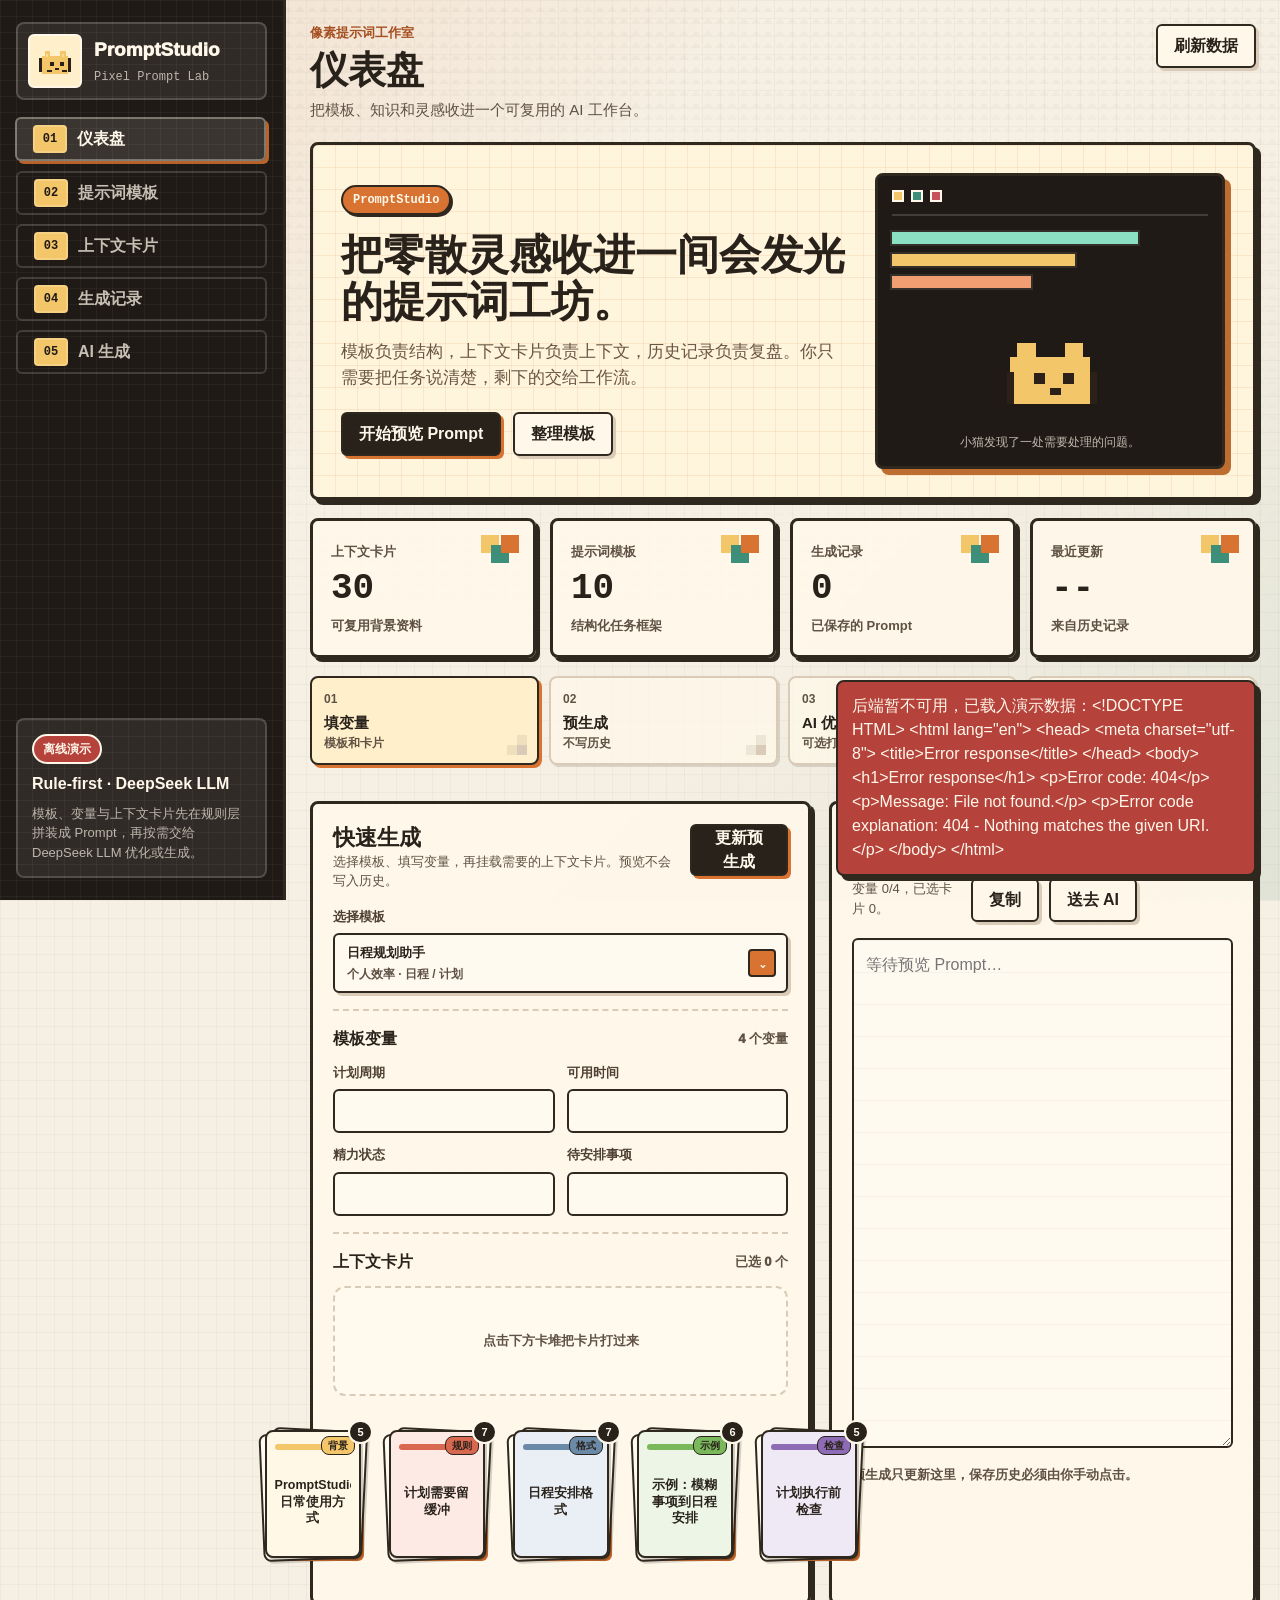
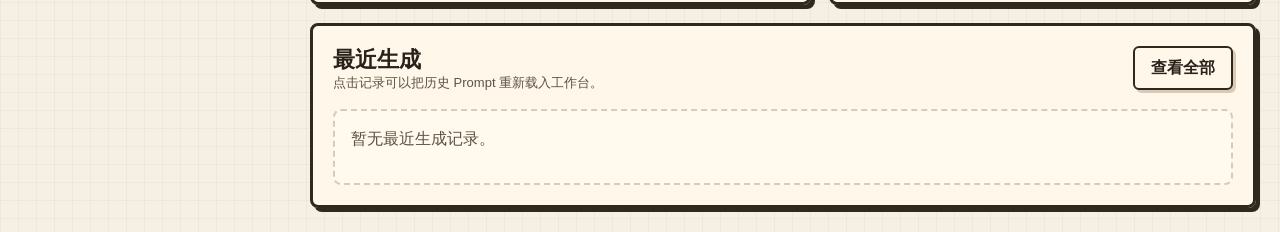
==== frontend/index.html @ 9b44f033 "feat(poker): 上下文卡片渲染为 5 堆静态扑克牌 把 #contextCardChoices 从勾选式列表改造为按类型分 5 堆的扑克牌骨架。本次只实现静态渲染（默认收堆，无展开交互），扇" ====
<!DOCTYPE html>
<html lang="zh-CN">
<head>
  <meta charset="UTF-8">
  <meta name="viewport" content="width=device-width, initial-scale=1.0">
  <title>PromptStudio | 像素提示词工作室</title>
  <link rel="stylesheet" href="./style.css?v=workflow-note-refine">
</head>
<body>
  <div class="pixel-grid" aria-hidden="true"></div>
  <button id="mobileMenuButton" class="mobile-menu-button" type="button" aria-label="打开导航">菜单</button>
  <div id="scrim" class="scrim" aria-hidden="true"></div>

  <div class="app-shell">
    <aside class="sidebar" aria-label="主导航">
      <div class="brand">
        <svg class="pixel-cat" viewBox="0 0 64 64" role="img" aria-label="PromptStudio 像素小猫标识" shape-rendering="crispEdges">
          <rect x="12" y="24" width="40" height="28" fill="#f4c66a"></rect>
          <rect x="16" y="16" width="8" height="8" fill="#f4c66a"></rect>
          <rect x="40" y="16" width="8" height="8" fill="#f4c66a"></rect>
          <rect x="24" y="34" width="6" height="6" fill="#2c2118"></rect>
          <rect x="40" y="34" width="6" height="6" fill="#2c2118"></rect>
          <rect x="32" y="42" width="6" height="4" fill="#2c2118"></rect>
          <rect x="20" y="46" width="8" height="2" fill="#2c2118"></rect>
          <rect x="42" y="46" width="8" height="2" fill="#2c2118"></rect>
          <rect x="8" y="28" width="4" height="20" fill="#2c2118"></rect>
          <rect x="52" y="28" width="4" height="20" fill="#2c2118"></rect>
          <rect x="18" y="22" width="4" height="4" fill="#ffd98d"></rect>
          <rect x="42" y="22" width="4" height="4" fill="#ffd98d"></rect>
        </svg>
        <div>
          <strong>PromptStudio</strong>
          <span>Pixel Prompt Lab</span>
        </div>
      </div>

      <nav class="side-nav">
        <button class="nav-item active" type="button" data-view="dashboard">
          <span>01</span>仪表盘
        </button>
        <button class="nav-item" type="button" data-view="templates">
          <span>02</span>提示词模板
        </button>
        <button class="nav-item" type="button" data-view="contextCards">
          <span>03</span>上下文卡片
        </button>
        <button class="nav-item" type="button" data-view="history">
          <span>04</span>生成记录
        </button>
        <button class="nav-item" type="button" data-view="ai">
          <span>05</span>AI 生成
        </button>
      </nav>

      <div class="sidebar-note">
        <span class="status-chip" id="apiStatus">连接中</span>
        <strong>Rule-first · DeepSeek LLM</strong>
        <p>模板、变量与上下文卡片先在规则层拼装成 Prompt，再按需交给 DeepSeek LLM 优化或生成。</p>
      </div>
    </aside>

    <div class="main-shell">
      <header class="topbar">
        <div class="title-block">
          <p class="eyebrow">像素提示词工作室</p>
          <h1 id="pageTitle">仪表盘</h1>
          <p id="pageSubtitle">把模板、知识和灵感收进一个可复用的 AI 工作台。</p>
        </div>

        <div class="topbar-tools">
          <button id="refreshButton" class="secondary-button" type="button">刷新数据</button>
        </div>
      </header>

      <main class="content">
        <section class="view-section active" id="dashboardView">
          <div class="hero-band">
            <div class="hero-copy">
              <span class="pixel-pill">PromptStudio</span>
              <h2>把零散灵感收进一间会发光的提示词工坊。</h2>
              <p>模板负责结构，上下文卡片负责上下文，历史记录负责复盘。你只需要把任务说清楚，剩下的交给工作流。</p>
              <div class="hero-actions">
                <button type="button" data-focus-builder>开始预览 Prompt</button>
                <button class="secondary-button" type="button" data-jump-view="templates">整理模板</button>
              </div>
            </div>
            <div class="hero-console" aria-hidden="true">
              <div class="console-top">
                <span></span><span></span><span></span>
              </div>
              <div class="console-lines">
                <span class="line wide"></span>
                <span class="line mid"></span>
                <span class="line short"></span>
              </div>
              <svg class="console-cat" viewBox="0 0 64 64" shape-rendering="crispEdges">
                <rect x="10" y="26" width="44" height="26" fill="#f4c66a"></rect>
                <rect x="14" y="18" width="10" height="10" fill="#f4c66a"></rect>
                <rect x="40" y="18" width="10" height="10" fill="#f4c66a"></rect>
                <rect x="23" y="35" width="6" height="6" fill="#2c2118"></rect>
                <rect x="39" y="35" width="6" height="6" fill="#2c2118"></rect>
                <rect x="32" y="43" width="6" height="4" fill="#2c2118"></rect>
                <rect x="8" y="34" width="4" height="18" fill="#2c2118"></rect>
                <rect x="54" y="34" width="4" height="18" fill="#2c2118"></rect>
              </svg>
              <p id="catStatusText" class="cat-status-text">小猫正在整理工作台。</p>
            </div>
          </div>

          <section class="stats-grid" aria-label="数据概览">
            <article class="stat-card">
              <span>上下文卡片</span>
              <strong id="contextCardCount">0</strong>
              <small>可复用背景资料</small>
            </article>
            <article class="stat-card">
              <span>提示词模板</span>
              <strong id="templateCount">0</strong>
              <small>结构化任务框架</small>
            </article>
            <article class="stat-card">
              <span>生成记录</span>
              <strong id="historyCount">0</strong>
              <small>已保存的 Prompt</small>
            </article>
            <article class="stat-card">
              <span>最近更新</span>
              <strong id="latestUpdate">--</strong>
              <small>来自历史记录</small>
            </article>
          </section>

          <section class="workflow-strip" aria-label="Prompt 工作流">
            <div class="workflow-step is-active" data-workflow-step="compose">
              <span>01</span>
              <strong>填变量</strong>
              <small>模板和卡片</small>
            </div>
            <div class="workflow-step" data-workflow-step="preview">
              <span>02</span>
              <strong>预生成</strong>
              <small>不写历史</small>
            </div>
            <div class="workflow-step" data-workflow-step="optimize">
              <span>03</span>
              <strong>AI 优化</strong>
              <small>可选打磨</small>
            </div>
            <div class="workflow-step" data-workflow-step="save">
              <span>04</span>
              <strong>保存/发送</strong>
              <small>手动确认</small>
            </div>
          </section>

          <section class="dashboard-grid" id="builderArea">
            <article class="panel builder-panel">
              <div class="panel-head">
                <div>
                  <h2>快速生成</h2>
                  <p>选择模板、填写变量，再挂载需要的上下文卡片。预览不会写入历史。</p>
                </div>
                <div class="button-row">
                  <button id="previewPromptButton" type="button">更新预生成</button>
                </div>
              </div>

              <div class="quick-form template-select-row">
                <label>
                  选择模板
                  <select id="quickTemplateSelect" name="template_id" autocomplete="off"></select>
                </label>
              </div>

              <div class="builder-section">
                <div class="section-title">
                  <span>模板变量</span>
                  <small id="variableCount">按模板占位符填写</small>
                </div>
                <div id="variableFields" class="variable-grid"></div>
              </div>

              <div class="builder-section">
                <div class="section-title">
                  <span>上下文卡片</span>
                  <small id="selectedContextCardCount">已选 0 个</small>
                </div>
                <div id="contextCardChoices" class="poker-zone">
                  <div class="poker-table" data-poker-table aria-label="已挂载卡片"></div>
                  <div class="poker-hand" data-poker-hand role="group" aria-label="知识卡片牌堆"></div>
                </div>
              </div>

            </article>

            <article class="panel result-panel">
              <div class="panel-head">
                <div>
                  <h2>预生成 Prompt</h2>
                  <p id="promptHint">预览结果会显示在这里。</p>
                </div>
                <div class="button-row result-actions">
                  <button id="savePromptButton" type="button">保存历史</button>
                  <button id="optimizePromptButton" class="secondary-button" type="button">AI 优化</button>
                  <button id="copyPromptButton" class="secondary-button" type="button">复制</button>
                  <button id="pushToAiButton" class="secondary-button" type="button">送去 AI</button>
                </div>
              </div>
              <textarea id="finalPrompt" name="final_prompt_preview" readonly aria-label="预生成 Prompt" placeholder="等待预览 Prompt…"></textarea>
              <div class="prompt-action-note">预生成只更新这里，保存历史必须由你手动点击。</div>
              <div id="optimizeBox" class="optimize-box is-hidden">
                <div class="section-title">
                  <span>优化稿</span>
                  <small id="optimizeHint">由 LLM 优化，不会自动覆盖原 Prompt。</small>
                </div>
                <textarea id="optimizedPrompt" name="optimized_prompt" readonly aria-label="优化稿" placeholder="优化后的 Prompt 会显示在这里…"></textarea>
                <div class="button-row">
                  <button id="applyOptimizedButton" type="button">采用优化稿</button>
                  <button id="copyOptimizedButton" class="secondary-button" type="button">复制优化稿</button>
                </div>
              </div>
            </article>
          </section>

          <section class="panel">
            <div class="panel-head">
              <div>
                <h2>最近生成</h2>
                <p>点击记录可以把历史 Prompt 重新载入工作台。</p>
              </div>
              <button class="secondary-button" type="button" data-jump-view="history">查看全部</button>
            </div>
            <div id="recentHistoryList" class="record-list"></div>
          </section>
        </section>

        <section class="view-section" id="templatesView">
          <div class="section-intro">
            <span class="pixel-pill">Templates</span>
            <h2>提示词模板库</h2>
            <p>把高频任务拆成可填空的结构。变量写作 <code>{原始材料}</code>、<code>{语气}</code> 这样的格式。</p>
          </div>

          <div class="section-layout">
            <article class="panel editor-panel">
              <div class="panel-head">
                <div>
                  <h2 id="templateFormTitle">新增模板</h2>
                  <p>写清任务边界、输出格式和变量占位符。</p>
                </div>
              </div>
              <form id="templateForm" class="form-stack">
                <label>标题<input id="templateTitle" name="template_title" type="text" autocomplete="off" placeholder="例如：学习笔记整理" required></label>
                <div class="field-row">
                  <label>分类<input id="templateCategory" name="template_category" type="text" autocomplete="off" placeholder="学习 / 工作 / 写作"></label>
                  <label>标签<input id="templateTags" name="template_tags" type="text" autocomplete="off" placeholder="学习, 总结, 写作"></label>
                </div>
                <label>说明<input id="templateDescription" name="template_description" type="text" autocomplete="off" placeholder="这个模板适合什么场景"></label>
                <label>模板内容<textarea id="templateContent" name="template_content" rows="10" autocomplete="off" placeholder="请用{语气}的方式整理：{原始材料}" required></textarea></label>
                <div class="form-actions">
                  <button id="saveTemplateButton" type="submit">保存模板</button>
                  <button id="cancelTemplateEditButton" class="secondary-button is-hidden" type="button">取消编辑</button>
                </div>
              </form>
            </article>

            <article class="panel library-panel">
              <div class="panel-head">
                <div>
                  <h2>模板清单</h2>
                  <p>选中模板后会同步到快速生成区。</p>
                </div>
                <span id="templateListCount" class="panel-count">0 个模板</span>
              </div>
              <div id="templateList" class="resource-list"></div>
            </article>
          </div>
        </section>

        <section class="view-section" id="contextCardsView">
          <div class="section-intro">
            <span class="pixel-pill">Context</span>
            <h2>上下文卡片库</h2>
            <p>沉淀角色设定、写作规范、项目背景和引用素材，让 Prompt 不再每次从零开始。</p>
          </div>

          <div class="section-layout">
            <article class="panel editor-panel">
              <div class="panel-head">
                <div>
                  <h2 id="contextCardFormTitle">新增上下文卡片</h2>
                  <p>适合保存长期复用的上下文和约束。</p>
                </div>
              </div>
              <form id="contextCardForm" class="form-stack">
                <label>标题<input id="contextCardTitle" name="contextCard_title" type="text" autocomplete="off" placeholder="例如：周报写作规范" required></label>
                <div class="field-row">
                  <label>类型<select id="contextCardType" name="context_card_type" autocomplete="off">
                    <option value="background">背景资料</option>
                    <option value="rule">写作规则</option>
                    <option value="format">输出格式</option>
                    <option value="example">参考示例</option>
                    <option value="checklist">检查清单</option>
                  </select></label>
                  <label>标签<input id="contextCardTags" name="contextCard_tags" type="text" autocomplete="off" placeholder="周报, 总结, 工作"></label>
                </div>
                <label>内容<textarea id="contextCardContent" name="contextCard_content" rows="10" autocomplete="off" placeholder="请输入上下文卡片内容" required></textarea></label>
                <div class="form-actions">
                  <button id="saveContextCardButton" type="submit">保存卡片</button>
                  <button id="cancelContextCardEditButton" class="secondary-button is-hidden" type="button">取消编辑</button>
                </div>
              </form>
            </article>

            <article class="panel library-panel">
              <div class="panel-head">
                <div>
                  <h2>卡片清单</h2>
                  <p>在仪表盘中勾选后会拼接进预生成 Prompt。</p>
                </div>
                <span id="contextCardListCount" class="panel-count">0 个卡片</span>
              </div>
              <div id="contextCardList" class="resource-list"></div>
            </article>
          </div>
        </section>

        <section class="view-section" id="historyView">
          <div class="section-intro">
            <span class="pixel-pill">History</span>
            <h2>生成记录</h2>
            <p>复用、复制或删除历史 Prompt，让每次试验都能被回收。</p>
          </div>

          <article class="panel">
            <div class="panel-head">
              <div>
                <h2>历史列表</h2>
                <p>最近 50 条生成记录会显示在这里。</p>
              </div>
              <button id="reloadHistoryButton" class="secondary-button" type="button">刷新历史</button>
            </div>
            <div id="historyList" class="record-list"></div>
          </article>
        </section>

        <section class="view-section" id="aiView">
          <div class="section-intro">
            <span class="pixel-pill">DeepSeek</span>
            <h2>AI 生成控制台</h2>
            <p>把预生成 Prompt 交给后端，API Key 只从服务器环境变量读取。</p>
          </div>

          <div class="ai-grid">
            <article class="panel ai-control-panel">
              <div class="panel-head">
                <div>
                  <h2>输入与参数</h2>
                  <p>支持流式输出，适合直接观察模型回答过程。</p>
                </div>
                <button id="askLlmButton" type="button">流式生成</button>
              </div>

              <div class="api-key-note">
                后端读取 <code>DEEPSEEK_API_KEY</code>，前端不会接触密钥。
              </div>

              <div class="quick-form">
                <label>
                  模型
                  <select id="llmModel" name="llm_model" autocomplete="off">
                    <option value="deepseek-v4-flash" selected>deepseek-v4-flash</option>
                    <option value="deepseek-v4-pro">deepseek-v4-pro</option>
                  </select>
                </label>
                <label>
                  temperature <output id="temperatureValue">0.7</output>
                  <input id="llmTemperature" name="llm_temperature" type="range" min="0" max="2" step="0.1" value="0.7">
                </label>
              </div>

              <label>
                当前预生成 Prompt
                <textarea id="aiPromptInput" name="ai_prompt_input" rows="14" autocomplete="off" placeholder="可从快速生成区同步，也可以手动粘贴 Prompt"></textarea>
              </label>
            </article>

            <article class="panel ai-output-panel">
              <div class="panel-head">
                <div>
                  <h2>模型回答</h2>
                  <p id="llmHint">等待调用模型。</p>
                </div>
                <div class="button-row">
                  <button id="copyAnswerButton" class="secondary-button" type="button">复制回答</button>
                  <button id="saveAnswerContextCardButton" class="secondary-button" type="button">存为卡片</button>
                </div>
              </div>
              <div class="terminal-status">
                <span id="terminalState">IDLE</span>
                <i><b id="terminalProgress"></b></i>
                <small id="answerStats">0 字符</small>
              </div>
              <textarea id="llmAnswer" name="llm_answer" readonly aria-label="模型回答" placeholder="流式回答会逐字显示在这里…"></textarea>
            </article>
          </div>
        </section>
      </main>
    </div>
  </div>

  <div id="toast" class="toast" role="status" aria-live="polite">准备就绪</div>
  <script src="./script.js?v=workflow-note-refine"></script>
</body>
</html>
---- frontend/style.css ----
:root {
  --paper: #f6efe3;
  --paper-strong: #fff8ea;
  --paper-soft: #fbf4e8;
  --ink: #29221b;
  --ink-soft: #5f5144;
  --line: #2f281f;
  --line-soft: #d9cbb7;
  --accent: #d97331;
  --accent-dark: #a64f20;
  --mint: #3e8f7a;
  --aqua: #2c9ab7;
  --rose: #c7505c;
  --violet: #7b6dbb;
  --warning: #f4c66a;
  --success: #3e8f7a;
  --danger: #b6423c;
  --shadow-pixel: 5px 5px 0 var(--line);
  --shadow-soft: 0 16px 40px rgba(41, 34, 27, 0.12);
  --radius: 8px;
}

* {
  box-sizing: border-box;
}

html {
  scroll-behavior: smooth;
}

body {
  margin: 0;
  min-height: 100vh;
  color: var(--ink);
  background:
    linear-gradient(90deg, rgba(47, 40, 31, 0.035) 1px, transparent 1px),
    linear-gradient(rgba(47, 40, 31, 0.035) 1px, transparent 1px),
    var(--paper);
  background-size: 18px 18px;
  font-family: "Microsoft YaHei", "PingFang SC", "Noto Sans CJK SC", sans-serif;
  line-height: 1.5;
}

body.sidebar-open {
  overflow: hidden;
}

body::before {
  position: fixed;
  inset: 0;
  z-index: -2;
  pointer-events: none;
  content: "";
  background:
    linear-gradient(135deg, rgba(217, 115, 49, 0.12), transparent 36%),
    linear-gradient(315deg, rgba(62, 143, 122, 0.12), transparent 34%);
}

button,
input,
select,
textarea {
  font: inherit;
}

button {
  min-height: 44px;
  padding: 0 16px;
  color: var(--paper-strong);
  background: var(--ink);
  border: 2px solid var(--line);
  border-radius: 6px;
  box-shadow: 3px 3px 0 var(--accent);
  font-weight: 800;
  cursor: pointer;
  touch-action: manipulation;
  transition: transform 0.14s ease, box-shadow 0.14s ease, background 0.14s ease;
}

button:hover {
  background: #3a2f25;
  transform: translate(-1px, -1px);
  box-shadow: 4px 4px 0 var(--accent);
}

button:active {
  transform: translate(2px, 2px);
  box-shadow: 1px 1px 0 var(--accent);
}

button:disabled {
  cursor: not-allowed;
  opacity: 0.55;
  transform: none;
  box-shadow: 2px 2px 0 var(--line-soft);
}

button:focus-visible,
input:focus-visible,
select:focus-visible,
textarea:focus-visible {
  outline: 3px solid var(--aqua);
  outline-offset: 3px;
}

.secondary-button {
  color: var(--ink);
  background: var(--paper-strong);
  box-shadow: 3px 3px 0 var(--line-soft);
}

.secondary-button:hover {
  color: var(--ink);
  background: #ffffff;
  box-shadow: 4px 4px 0 var(--line-soft);
}

.is-hidden {
  display: none !important;
}

h1,
h2,
h3,
p {
  margin: 0;
}

h1 {
  font-size: 38px;
  line-height: 1.1;
  font-weight: 950;
}

h2 {
  font-size: 22px;
  line-height: 1.25;
  font-weight: 950;
}

p {
  color: var(--ink-soft);
}

code {
  padding: 2px 7px;
  color: #4b2b12;
  background: #ffe7ba;
  border: 1px solid #e6bf7a;
  border-radius: 5px;
  font-family: "Cascadia Code", Consolas, monospace;
  font-size: 0.92em;
}

.pixel-grid {
  position: fixed;
  inset: 0;
  z-index: -1;
  pointer-events: none;
  opacity: 0.55;
  background-image:
    linear-gradient(45deg, rgba(41, 34, 27, 0.06) 25%, transparent 25%),
    linear-gradient(-45deg, rgba(41, 34, 27, 0.06) 25%, transparent 25%);
  background-size: 12px 12px;
  mask-image: linear-gradient(180deg, #000 0, transparent 75%);
}

.app-shell {
  display: grid;
  grid-template-columns: 286px minmax(0, 1fr);
  min-height: 100vh;
}

.sidebar {
  position: sticky;
  top: 0;
  display: flex;
  flex-direction: column;
  height: 100vh;
  min-height: 620px;
  padding: 22px 16px;
  color: var(--paper-strong);
  background:
    linear-gradient(rgba(255, 255, 255, 0.04) 1px, transparent 1px),
    linear-gradient(90deg, rgba(255, 255, 255, 0.04) 1px, transparent 1px),
    #1f1a16;
  background-size: 16px 16px;
  border-right: 3px solid var(--line);
}

.brand {
  display: flex;
  align-items: center;
  gap: 12px;
  min-height: 74px;
  padding: 10px;
  margin-bottom: 18px;
  background: rgba(255, 248, 234, 0.08);
  border: 2px solid rgba(255, 248, 234, 0.18);
  border-radius: var(--radius);
}

.pixel-cat {
  flex: 0 0 auto;
  width: 54px;
  height: 54px;
  padding: 4px;
  background: #fff0cb;
  border: 2px solid var(--paper-strong);
  border-radius: 6px;
  image-rendering: pixelated;
}

.brand strong,
.brand span {
  display: block;
}

.brand strong {
  color: #fff8ea;
  font-size: 19px;
  font-weight: 950;
}

.brand span {
  margin-top: 3px;
  color: rgba(255, 248, 234, 0.68);
  font-size: 12px;
  font-family: "Cascadia Code", Consolas, monospace;
}

.side-nav {
  display: grid;
  gap: 9px;
}

.nav-item {
  display: flex;
  align-items: center;
  justify-content: flex-start;
  gap: 10px;
  width: 100%;
  color: rgba(255, 248, 234, 0.74);
  background: transparent;
  border-color: rgba(255, 248, 234, 0.16);
  box-shadow: none;
  text-align: left;
}

.nav-item span {
  display: grid;
  width: 34px;
  height: 28px;
  place-items: center;
  color: #1f1a16;
  background: var(--warning);
  border: 2px solid rgba(255, 248, 234, 0.2);
  border-radius: 4px;
  font-family: "Cascadia Code", Consolas, monospace;
  font-size: 12px;
  font-weight: 900;
}

.nav-item:hover,
.nav-item.active {
  color: #fff8ea;
  background: rgba(255, 248, 234, 0.12);
  border-color: rgba(255, 248, 234, 0.34);
  transform: translate(-1px, -1px);
  box-shadow: 3px 3px 0 rgba(217, 115, 49, 0.82);
}

.sidebar-note {
  display: grid;
  gap: 8px;
  margin-top: auto;
  padding: 14px;
  background: rgba(255, 248, 234, 0.08);
  border: 2px solid rgba(255, 248, 234, 0.16);
  border-radius: var(--radius);
}

.sidebar-note strong {
  color: #fff8ea;
}

.sidebar-note p {
  color: rgba(255, 248, 234, 0.68);
  font-size: 13px;
}

.status-chip {
  justify-self: start;
  min-height: 28px;
  padding: 4px 9px;
  color: var(--ink);
  background: var(--warning);
  border: 2px solid var(--paper-strong);
  border-radius: 999px;
  font-size: 12px;
  font-weight: 900;
}

.status-chip.ok {
  background: #9fdfc5;
}

.status-chip.error {
  color: #fff8ea;
  background: var(--danger);
}

.main-shell {
  min-width: 0;
  padding: 24px;
}

.topbar {
  display: flex;
  align-items: flex-start;
  justify-content: space-between;
  gap: 20px;
  margin-bottom: 20px;
}

.title-block {
  min-width: 0;
}

.eyebrow {
  margin-bottom: 6px;
  color: var(--accent-dark);
  font-family: "Cascadia Code", Consolas, monospace;
  font-size: 13px;
  font-weight: 900;
  text-transform: uppercase;
}

#pageSubtitle {
  max-width: 680px;
  margin-top: 8px;
  font-size: 15px;
}

.topbar-tools {
  display: flex;
  align-items: center;
  gap: 12px;
  justify-content: flex-end;
}

.content {
  display: grid;
  gap: 18px;
}

.view-section {
  display: none;
}

.view-section.active {
  display: grid;
  gap: 18px;
}

.hero-band,
.panel,
.stat-card {
  background: rgba(255, 248, 234, 0.9);
  border: 3px solid var(--line);
  border-radius: var(--radius);
  box-shadow: var(--shadow-pixel);
}

.hero-band {
  display: grid;
  grid-template-columns: minmax(0, 1fr) 350px;
  gap: 28px;
  overflow: hidden;
  min-height: 290px;
  padding: 28px;
  background:
    linear-gradient(90deg, rgba(217, 115, 49, 0.11) 1px, transparent 1px),
    linear-gradient(rgba(217, 115, 49, 0.11) 1px, transparent 1px),
    #fff4dc;
  background-size: 22px 22px;
}

.hero-copy {
  display: flex;
  flex-direction: column;
  justify-content: center;
  min-width: 0;
}

.hero-copy h2 {
  max-width: 760px;
  margin-top: 16px;
  font-size: 42px;
  line-height: 1.12;
}

.hero-copy p {
  max-width: 740px;
  margin-top: 14px;
  color: #6a5644;
  font-size: 17px;
}

.hero-actions {
  display: flex;
  flex-wrap: wrap;
  gap: 12px;
  margin-top: 22px;
}

.pixel-pill {
  display: inline-flex;
  align-items: center;
  width: max-content;
  min-height: 30px;
  padding: 4px 10px;
  color: #fff8ea;
  background: var(--accent);
  border: 2px solid var(--line);
  border-radius: 999px;
  box-shadow: 2px 2px 0 var(--line);
  font-family: "Cascadia Code", Consolas, monospace;
  font-size: 12px;
  font-weight: 900;
}

.hero-console {
  align-self: center;
  min-height: 230px;
  padding: 14px;
  background: #1f1a16;
  border: 3px solid var(--line);
  border-radius: var(--radius);
  box-shadow: 6px 6px 0 #be6d31;
}

.console-top {
  display: flex;
  gap: 7px;
  padding-bottom: 12px;
  border-bottom: 2px solid rgba(255, 248, 234, 0.16);
}

.console-top span {
  width: 12px;
  height: 12px;
  background: var(--warning);
  border: 2px solid #fff8ea;
}

.console-top span:nth-child(2) {
  background: var(--mint);
}

.console-top span:nth-child(3) {
  background: var(--rose);
}

.console-lines {
  display: grid;
  gap: 10px;
  margin-top: 16px;
}

.line {
  display: block;
  height: 12px;
  background: #8be0c4;
  box-shadow: 0 0 0 2px rgba(255, 248, 234, 0.09);
}

.line.wide {
  width: 78%;
}

.line.mid {
  width: 58%;
  background: #f4c66a;
}

.line.short {
  width: 44%;
  background: #f19e72;
}

.console-cat {
  display: block;
  width: 116px;
  height: 116px;
  margin: 22px auto 0;
  image-rendering: pixelated;
  transform-origin: 50% 80%;
}

.console-cat.is-working {
  animation: catTap 0.62s steps(2) infinite;
}

.console-cat.is-happy {
  animation: catHop 0.42s steps(2) 2;
}

.console-cat.is-alert {
  animation: catAlert 0.28s steps(2) 4;
}

.cat-status-text {
  margin-top: 8px;
  color: rgba(255, 248, 234, 0.72);
  font-family: "Cascadia Code", Consolas, monospace;
  font-size: 12px;
  text-align: center;
}

.stats-grid {
  display: grid;
  grid-template-columns: repeat(4, minmax(0, 1fr));
  gap: 14px;
}

.stat-card {
  position: relative;
  min-height: 132px;
  padding: 18px;
  box-shadow: 4px 4px 0 var(--line);
}

.stat-card::after {
  position: absolute;
  top: 14px;
  right: 14px;
  width: 18px;
  height: 18px;
  content: "";
  background: var(--accent);
  box-shadow:
    -10px 10px 0 var(--mint),
    -20px 0 0 var(--warning);
}

.stat-card span,
.stat-card small {
  color: var(--ink-soft);
  font-size: 13px;
  font-weight: 800;
}

.stat-card strong {
  display: block;
  margin: 8px 0 6px;
  font-family: "Cascadia Code", Consolas, monospace;
  font-size: 36px;
  line-height: 1;
}

.dashboard-grid,
.section-layout,
.ai-grid {
  display: grid;
  grid-template-columns: minmax(0, 1.08fr) minmax(390px, 0.92fr);
  gap: 18px;
}

.workflow-strip {
  display: grid;
  grid-template-columns: repeat(4, minmax(0, 1fr));
  gap: 10px;
  margin-bottom: 18px;
}

.workflow-step {
  position: relative;
  min-width: 0;
  padding: 12px 12px 11px;
  background: rgba(255, 248, 234, 0.74);
  border: 2px solid var(--line-soft);
  border-radius: var(--radius);
  box-shadow: 2px 2px 0 rgba(47, 40, 31, 0.14);
}

.workflow-step::after {
  position: absolute;
  right: 10px;
  bottom: 8px;
  width: 10px;
  height: 10px;
  content: "";
  background: var(--line-soft);
  box-shadow:
    -10px 0 0 rgba(47, 40, 31, 0.08),
    0 -10px 0 rgba(47, 40, 31, 0.08);
}

.workflow-step span,
.workflow-step small {
  display: block;
  color: var(--ink-soft);
  font-size: 12px;
  font-weight: 900;
}

.workflow-step strong {
  display: block;
  margin-top: 4px;
  color: var(--ink);
  font-size: 15px;
}

.workflow-step.is-active {
  background: #fff0cb;
  border-color: var(--line);
  box-shadow: 3px 3px 0 var(--accent);
}

.workflow-step.is-done {
  background: #eaf6ef;
  border-color: rgba(62, 143, 122, 0.54);
}

.section-layout {
  align-items: start;
}

.section-layout .editor-panel {
  align-self: start;
  position: sticky;
  top: 18px;
}

.section-layout .library-panel {
  min-height: min(660px, calc(100vh - 190px));
}

.panel {
  min-width: 0;
  padding: 20px;
  box-shadow: 4px 4px 0 var(--line);
}

.panel-head {
  display: flex;
  align-items: flex-start;
  justify-content: space-between;
  gap: 14px;
  margin-bottom: 16px;
}

.panel-head p,
.section-title small,
.resource-meta,
.record-meta {
  color: var(--ink-soft);
  font-size: 13px;
}

.panel-count {
  flex: 0 0 auto;
  min-height: 30px;
  padding: 4px 9px;
  color: #4b2b12;
  background: #ffe7ba;
  border: 2px solid #e6bf7a;
  border-radius: 999px;
  font-size: 12px;
  font-weight: 950;
  white-space: nowrap;
}

.button-row,
.form-actions {
  display: flex;
  flex-wrap: wrap;
  gap: 10px;
}

.quick-form,
.field-row,
.variable-grid {
  display: grid;
  grid-template-columns: repeat(2, minmax(0, 1fr));
  gap: 12px;
}

.template-select-row {
  grid-template-columns: 1fr;
}

.form-stack,
.choice-list,
.resource-list,
.record-list {
  display: grid;
  gap: 12px;
}

.section-layout .resource-list {
  max-height: clamp(380px, 58vh, 660px);
  overflow: auto;
  align-content: start;
  padding-right: 6px;
  scrollbar-gutter: stable;
}

.prompt-action-note {
  margin-top: 10px;
  color: var(--ink-soft);
  font-size: 13px;
  font-weight: 800;
}

.builder-section {
  margin-top: 16px;
  padding-top: 16px;
  border-top: 2px dashed var(--line-soft);
}

.section-title {
  display: flex;
  align-items: center;
  justify-content: space-between;
  gap: 12px;
  margin-bottom: 12px;
  font-weight: 950;
}

label {
  display: grid;
  gap: 7px;
  color: #4e4033;
  font-size: 13px;
  font-weight: 900;
}

input,
select,
textarea {
  width: 100%;
  min-width: 0;
  color: var(--ink);
  background: #fffaf0;
  border: 2px solid var(--line);
  border-radius: 6px;
  outline: 0;
  transition: background 0.14s ease, box-shadow 0.14s ease, border-color 0.14s ease;
}

input,
select {
  min-height: 44px;
  padding: 0 12px;
}

textarea {
  padding: 12px;
  line-height: 1.62;
  resize: vertical;
}

input:focus,
select:focus,
textarea:focus {
  background: #ffffff;
  border-color: var(--aqua);
  box-shadow: 3px 3px 0 rgba(44, 154, 183, 0.28);
}

.native-select {
  position: absolute;
  width: 1px;
  min-width: 1px;
  height: 1px;
  min-height: 1px;
  padding: 0;
  margin: -1px;
  overflow: hidden;
  clip-path: inset(50%);
  opacity: 0;
  pointer-events: none;
  box-shadow: none;
}

.native-select:focus-visible {
  outline: 0;
}

.custom-select {
  position: relative;
  width: 100%;
  min-width: 0;
  color: var(--ink);
}

.custom-select-trigger {
  display: grid;
  grid-template-columns: minmax(0, 1fr) auto;
  gap: 2px 10px;
  align-items: center;
  width: 100%;
  min-height: 50px;
  padding: 8px 10px 8px 12px;
  color: var(--ink);
  background: #fffaf0;
  border: 2px solid var(--line);
  border-radius: 6px;
  box-shadow: 3px 3px 0 var(--line-soft);
  text-align: left;
}

.custom-select-trigger:hover,
.custom-select-trigger:focus-visible {
  color: var(--ink);
  background: #ffffff;
  box-shadow: 4px 4px 0 var(--line-soft);
}

.custom-select.open .custom-select-trigger {
  background: #ffffff;
  border-color: var(--accent);
  box-shadow: 3px 3px 0 var(--accent);
}

.custom-select-value,
.custom-select-summary {
  min-width: 0;
  overflow: hidden;
  text-overflow: ellipsis;
  white-space: nowrap;
}

.custom-select-value {
  font-weight: 950;
}

.custom-select-summary {
  grid-column: 1;
  color: var(--ink-soft);
  font-size: 12px;
  font-weight: 800;
}

.custom-select-summary.is-empty {
  display: none;
}

.custom-select-trigger b {
  display: grid;
  grid-row: 1 / span 2;
  grid-column: 2;
  width: 28px;
  height: 28px;
  place-items: center;
  color: var(--paper-strong);
  background: var(--accent);
  border: 2px solid var(--line);
  border-radius: 4px;
  line-height: 1;
  transition: transform 0.14s ease;
}

.custom-select.open .custom-select-trigger b {
  transform: rotate(180deg);
}

.custom-select-menu {
  position: absolute;
  top: calc(100% + 8px);
  right: 0;
  left: 0;
  z-index: 120;
  display: none;
  max-height: min(320px, 48vh);
  padding: 8px;
  overflow: auto;
  background: #fffaf0;
  border: 2px solid var(--line);
  border-radius: 8px;
  box-shadow: 5px 5px 0 var(--line);
}

.custom-select.open .custom-select-menu {
  display: grid;
  gap: 6px;
}

.custom-select-option {
  display: grid;
  gap: 3px;
  width: 100%;
  min-height: auto;
  padding: 10px;
  color: var(--ink);
  background: #fff8ea;
  border: 2px solid transparent;
  border-radius: 6px;
  box-shadow: none;
  text-align: left;
}

.custom-select-option:hover,
.custom-select-option.active {
  color: var(--ink);
  background: #ffffff;
  border-color: var(--line-soft);
  box-shadow: 2px 2px 0 var(--line-soft);
}

.custom-select-option:active {
  transform: translate(1px, 1px);
  box-shadow: none;
}

.custom-select-option.selected {
  background: #fff0cb;
  border-color: var(--accent);
  box-shadow: 2px 2px 0 rgba(217, 115, 49, 0.36);
}

.custom-select-option span,
.custom-select-option small,
.custom-select-option em {
  min-width: 0;
  overflow-wrap: anywhere;
}

.custom-select-option span {
  font-weight: 950;
}

.custom-select-option small,
.custom-select-option em {
  color: var(--ink-soft);
  font-size: 12px;
  font-weight: 800;
}

.custom-select-option em {
  font-style: normal;
}

.custom-select.dark {
  color: var(--paper-strong);
}

.custom-select.dark .custom-select-trigger {
  color: var(--paper-strong);
  background: rgba(255, 248, 234, 0.08);
  border-color: rgba(255, 248, 234, 0.42);
  box-shadow: 3px 3px 0 rgba(217, 115, 49, 0.52);
}

.custom-select.dark .custom-select-trigger:hover,
.custom-select.dark .custom-select-trigger:focus-visible,
.custom-select.dark.open .custom-select-trigger {
  color: var(--paper-strong);
  background: rgba(255, 248, 234, 0.14);
  border-color: rgba(255, 248, 234, 0.66);
  box-shadow: 3px 3px 0 rgba(159, 223, 197, 0.68);
}

.custom-select.dark .custom-select-summary {
  color: rgba(255, 248, 234, 0.68);
}

.custom-select.dark .custom-select-trigger b {
  color: #1f1a16;
  background: #9fdfc5;
  border-color: rgba(255, 248, 234, 0.72);
}

.custom-select.dark .custom-select-menu {
  background: #1f1a16;
  border-color: rgba(255, 248, 234, 0.46);
  box-shadow: 5px 5px 0 rgba(217, 115, 49, 0.7);
}

.custom-select.dark .custom-select-option {
  color: var(--paper-strong);
  background: rgba(255, 248, 234, 0.07);
  border-color: transparent;
}

.custom-select.dark .custom-select-option:hover,
.custom-select.dark .custom-select-option.active {
  color: var(--paper-strong);
  background: rgba(255, 248, 234, 0.13);
  border-color: rgba(255, 248, 234, 0.32);
  box-shadow: 2px 2px 0 rgba(159, 223, 197, 0.46);
}

.custom-select.dark .custom-select-option.selected {
  background: rgba(159, 223, 197, 0.18);
  border-color: #9fdfc5;
  box-shadow: 2px 2px 0 rgba(159, 223, 197, 0.42);
}

.custom-select.dark .custom-select-option small,
.custom-select.dark .custom-select-option em {
  color: rgba(255, 248, 234, 0.68);
}

input[type="range"] {
  height: 44px;
  padding: 0;
  accent-color: var(--accent);
  background: transparent;
  border: 0;
  box-shadow: none;
}

output {
  color: var(--accent-dark);
  font-family: "Cascadia Code", Consolas, monospace;
}

.choice-list {
  max-height: 260px;
  overflow: auto;
  padding-right: 4px;
}

.choice-card,
.resource-card,
.record-card {
  background: #fffaf0;
  border: 2px solid var(--line);
  border-radius: var(--radius);
  transition: transform 0.14s ease, box-shadow 0.14s ease, background 0.14s ease;
}

.choice-card:hover,
.resource-card:hover,
.record-card:hover {
  background: #ffffff;
  transform: translate(-1px, -1px);
  box-shadow: 3px 3px 0 var(--line-soft);
}

.has-hover-tip {
  position: relative;
}

.hover-tooltip {
  position: fixed;
  z-index: 2000;
  width: min(360px, calc(100vw - 48px));
  padding: 10px 12px;
  color: #fff8ea;
  font-size: 12px;
  line-height: 1.55;
  white-space: pre-line;
  overflow-wrap: anywhere;
  pointer-events: none;
  background: var(--ink);
  border: 2px solid var(--line);
  border-radius: 8px;
  box-shadow: 3px 3px 0 var(--line-soft);
  opacity: 0;
  visibility: hidden;
  transform: translateY(3px);
  transition: opacity 0.12s ease, transform 0.12s ease;
}

.hover-tooltip.show {
  opacity: 1;
  visibility: visible;
  transform: translateY(0);
}

.choice-card {
  display: flex;
  align-items: flex-start;
  gap: 10px;
  padding: 12px;
  cursor: pointer;
}

.choice-card input {
  width: 18px;
  min-width: 18px;
  min-height: 18px;
  margin-top: 2px;
  accent-color: var(--accent);
  box-shadow: none;
}

.choice-card small {
  display: block;
  margin-top: 2px;
  color: var(--ink-soft);
}

.resource-card,
.record-card {
  display: grid;
  gap: 10px;
  padding: 14px;
}

.resource-card.active {
  background: #fff0cb;
  box-shadow: 3px 3px 0 var(--accent);
}

.resource-row,
.record-row {
  display: flex;
  align-items: flex-start;
  justify-content: space-between;
  gap: 12px;
}

.resource-row > div:first-child,
.record-row > div:first-child {
  min-width: 0;
}

.resource-title,
.record-title {
  font-weight: 950;
}

.resource-meta,
.record-meta {
  overflow-wrap: anywhere;
}

.resource-actions,
.record-actions {
  display: flex;
  flex-wrap: wrap;
  justify-content: flex-end;
  gap: 8px;
}

.resource-actions button,
.record-actions button,
.delete-button,
.tiny-button {
  min-height: 34px;
  padding: 0 10px;
  font-size: 12px;
  box-shadow: 2px 2px 0 var(--line-soft);
}

.delete-button {
  color: #fff8ea;
  background: var(--danger);
}

.delete-button:hover {
  background: #96352f;
}

.tag-row {
  display: flex;
  flex-wrap: wrap;
  gap: 7px;
}

.tag {
  display: inline-flex;
  align-items: center;
  min-height: 26px;
  padding: 3px 8px;
  color: #16392f;
  background: #d8f2e6;
  border: 2px solid rgba(62, 143, 122, 0.38);
  border-radius: 999px;
  font-size: 12px;
  font-weight: 900;
}

.tag.category {
  color: #4b2b12;
  background: #ffe7ba;
  border-color: #e6bf7a;
}

.empty-state {
  min-height: 76px;
  padding: 16px;
  color: var(--ink-soft);
  background: rgba(255, 250, 240, 0.64);
  border: 2px dashed var(--line-soft);
  border-radius: var(--radius);
}

.terminal-status i {
  display: block;
  height: 14px;
  overflow: hidden;
  background: rgba(47, 40, 31, 0.12);
  border: 2px solid var(--line);
  border-radius: 999px;
}

.terminal-status b {
  display: block;
  width: 0%;
  height: 100%;
  background: repeating-linear-gradient(
    90deg,
    var(--mint) 0,
    var(--mint) 8px,
    #9fdfc5 8px,
    #9fdfc5 12px
  );
  transition: width 0.18s ease;
}

#finalPrompt,
#optimizedPrompt,
#aiPromptInput,
#llmAnswer {
  min-height: 440px;
}

#finalPrompt {
  min-height: 510px;
  background:
    linear-gradient(rgba(47, 40, 31, 0.045) 1px, transparent 1px),
    #fffaf0;
  background-size: 100% 32px;
}

.optimize-box {
  display: grid;
  gap: 12px;
  margin-top: 14px;
  padding-top: 14px;
  border-top: 2px dashed var(--line);
}

#optimizedPrompt {
  min-height: 260px;
  background:
    linear-gradient(rgba(47, 40, 31, 0.045) 1px, transparent 1px),
    #fff4dc;
  background-size: 100% 32px;
}

.section-intro {
  display: grid;
  gap: 10px;
  padding: 6px 0 2px;
}

.section-intro h2 {
  font-size: 34px;
}

.section-intro p {
  max-width: 780px;
}

.api-key-note {
  margin-bottom: 14px;
  padding: 12px;
  color: #4b2b12;
  background: #ffe7ba;
  border: 2px solid #e6bf7a;
  border-radius: var(--radius);
}

.ai-control-panel,
.ai-output-panel {
  background:
    linear-gradient(rgba(255, 248, 234, 0.05) 1px, transparent 1px),
    linear-gradient(90deg, rgba(255, 248, 234, 0.05) 1px, transparent 1px),
    #1f1a16;
  background-size: 18px 18px;
  color: var(--paper-strong);
}

.ai-control-panel h2,
.ai-output-panel h2 {
  color: var(--paper-strong);
}

.ai-control-panel p,
.ai-output-panel p,
.ai-control-panel label,
.ai-output-panel label {
  color: rgba(255, 248, 234, 0.72);
}

.ai-control-panel input,
.ai-control-panel select,
.ai-control-panel textarea,
.ai-output-panel textarea {
  color: var(--paper-strong);
  background: rgba(255, 248, 234, 0.08);
  border-color: rgba(255, 248, 234, 0.42);
}

.ai-control-panel input:focus,
.ai-control-panel select:focus,
.ai-control-panel textarea:focus,
.ai-output-panel textarea:focus {
  background: rgba(255, 248, 234, 0.12);
}

#llmAnswer {
  background:
    linear-gradient(rgba(255, 248, 234, 0.04) 1px, transparent 1px),
    #15120f;
  background-size: 100% 32px;
}

.terminal-status {
  display: grid;
  grid-template-columns: 70px minmax(0, 1fr) 78px;
  align-items: center;
  gap: 10px;
  margin-bottom: 12px;
  padding: 10px;
  color: rgba(255, 248, 234, 0.78);
  background: rgba(255, 248, 234, 0.08);
  border: 2px solid rgba(255, 248, 234, 0.22);
  border-radius: var(--radius);
  font-family: "Cascadia Code", Consolas, monospace;
  font-size: 12px;
}

.terminal-status span {
  color: #9fdfc5;
  font-weight: 900;
}

.terminal-status.is-running span {
  color: #f4c66a;
}

.terminal-status.is-error span {
  color: #ff9c92;
}

.terminal-status.is-running b {
  width: 62%;
  animation: terminalLoad 1s steps(8) infinite;
  background: repeating-linear-gradient(
    90deg,
    var(--warning) 0,
    var(--warning) 8px,
    var(--accent) 8px,
    var(--accent) 12px
  );
}

.toast {
  position: fixed;
  right: 24px;
  bottom: 24px;
  z-index: 40;
  max-width: min(420px, calc(100vw - 32px));
  padding: 12px 14px;
  color: var(--paper-strong);
  background: var(--ink);
  border: 2px solid var(--line);
  border-radius: var(--radius);
  box-shadow: var(--shadow-pixel);
  opacity: 0;
  transform: translateY(10px);
  pointer-events: none;
  transition: opacity 0.16s ease, transform 0.16s ease;
}

.toast.show {
  opacity: 1;
  transform: translateY(0);
}

.toast.error {
  background: var(--danger);
}

.mobile-menu-button,
.scrim {
  display: none;
}

::-webkit-scrollbar {
  width: 10px;
  height: 10px;
}

::-webkit-scrollbar-thumb {
  background: var(--accent);
  border: 2px solid var(--paper);
  border-radius: 999px;
}

::-webkit-scrollbar-track {
  background: rgba(47, 40, 31, 0.08);
}

@keyframes catTap {
  0% {
    transform: translateY(0);
  }

  100% {
    transform: translateY(-4px);
  }
}

@keyframes catHop {
  0%,
  100% {
    transform: translateY(0);
  }

  50% {
    transform: translateY(-10px);
  }
}

@keyframes catAlert {
  0%,
  100% {
    transform: translateX(0);
  }

  50% {
    transform: translateX(5px);
  }
}

@keyframes terminalLoad {
  0% {
    transform: translateX(-70%);
  }

  100% {
    transform: translateX(170%);
  }
}

@media (prefers-reduced-motion: reduce) {
  *,
  *::before,
  *::after {
    scroll-behavior: auto !important;
    transition: none !important;
    animation: none !important;
  }
}

@media (max-width: 1180px) {
  .app-shell {
    grid-template-columns: 1fr;
  }

  .sidebar {
    position: fixed;
    inset: 0 auto 0 0;
    z-index: 30;
    width: min(310px, calc(100vw - 42px));
    min-height: 100vh;
    transform: translateX(-105%);
    transition: transform 0.18s ease;
  }

  body.sidebar-open .sidebar {
    transform: translateX(0);
  }

  .scrim {
    position: fixed;
    inset: 0;
    z-index: 20;
    background: rgba(41, 34, 27, 0.42);
  }

  body.sidebar-open .scrim {
    display: block;
  }

  .mobile-menu-button {
    position: fixed;
    top: 14px;
    right: 14px;
    z-index: 35;
    display: inline-flex;
    align-items: center;
  }

  .main-shell {
    padding-top: 70px;
  }

  .hero-band,
  .dashboard-grid,
  .section-layout,
  .ai-grid,
  .stats-grid {
    grid-template-columns: 1fr;
  }

  .workflow-strip {
    grid-template-columns: repeat(2, minmax(0, 1fr));
  }

  .section-layout .editor-panel {
    position: static;
  }

  .hero-console {
    max-width: 420px;
  }
}

@media (max-width: 760px) {
  .main-shell {
    padding: 68px 14px 24px;
  }

  .topbar,
  .topbar-tools,
  .panel-head,
  .quick-form,
  .field-row,
  .variable-grid,
  .resource-row,
  .record-row {
    display: grid;
    grid-template-columns: 1fr;
    align-items: stretch;
  }

  .topbar-tools {
    min-width: 0;
  }

  h1 {
    font-size: 30px;
  }

  .hero-band,
  .panel {
    padding: 16px;
  }

  .hero-copy h2 {
    font-size: 31px;
  }

  .hero-copy p {
    font-size: 16px;
  }

  .section-intro h2 {
    font-size: 28px;
  }

  .workflow-strip {
    grid-template-columns: 1fr;
  }

  .section-layout .resource-list {
    max-height: 420px;
  }

  .resource-actions,
  .record-actions,
  .button-row,
  .form-actions,
  .hero-actions,
  .terminal-status {
    display: grid;
    grid-template-columns: 1fr;
  }

  .toast {
    right: 16px;
    bottom: 16px;
  }
}

/* ===== 扑克牌交互 · 基础骨架 ===== */
.poker-zone {
  display: flex;
  flex-direction: column;
  gap: 18px;
}

.poker-table {
  min-height: 110px;
  padding: 14px;
  border: 2px dashed var(--line-soft);
  border-radius: 12px;
  background: rgba(255, 250, 240, 0.6);
  display: flex;
  flex-wrap: wrap;
  align-items: center;
  gap: 12px;
  position: relative;
}

.poker-table:empty::before {
  content: "点击下方卡堆把卡片打过来";
  color: var(--ink-soft);
  font-size: 13px;
  font-weight: 600;
  width: 100%;
  text-align: center;
}

.poker-hand {
  display: flex;
  justify-content: center;
  align-items: flex-end;
  gap: 28px;
  padding: 16px 8px 24px;
  min-height: 160px;
  position: relative;
}

.poker-pile {
  position: relative;
  width: 96px;
  height: 128px;
  cursor: pointer;
  background: transparent;
  border: 0;
  padding: 0;
  outline: none;
  font: inherit;
  transition: transform 180ms ease-out, width 220ms ease-out, opacity 180ms ease-out;
}

.poker-pile::before,
.poker-pile::after {
  content: "";
  position: absolute;
  inset: 0;
  border-radius: 8px;
  background: #fffaf0;
  border: 2px solid var(--line);
  box-shadow: 2px 2px 0 rgba(44, 33, 24, 0.18);
  z-index: 0;
}

.poker-pile::before {
  transform: rotate(-2.4deg) translate(-4px, 2px);
}

.poker-pile::after {
  transform: rotate(2.8deg) translate(4px, -1px);
}

.poker-pile:hover,
.poker-pile:focus-visible {
  transform: translateY(-6px);
}

.poker-pile:focus-visible {
  outline: 2px solid var(--accent, #f4c66a);
  outline-offset: 4px;
}

.poker-pile__count {
  position: absolute;
  top: -10px;
  right: -12px;
  min-width: 24px;
  height: 24px;
  padding: 0 7px;
  font-size: 11px;
  font-weight: 800;
  background: var(--ink, #2c2118);
  color: #fff8ea;
  border-radius: 12px;
  display: flex;
  align-items: center;
  justify-content: center;
  z-index: 3;
  border: 2px solid #fff8ea;
}

.poker-card {
  position: relative;
  width: 96px;
  height: 128px;
  border-radius: 8px;
  border: 2px solid var(--line, #2c2118);
  background: #fff;
  box-shadow: 2px 2px 0 rgba(44, 33, 24, 0.22);
  display: flex;
  flex-direction: column;
  padding: 10px 8px 8px;
  gap: 6px;
  text-align: center;
  z-index: 1;
}

.poker-card__band {
  height: 6px;
  border-radius: 3px;
  background: var(--card-color, #ddd);
  margin-top: 2px;
}

.poker-card__badge {
  position: absolute;
  top: 4px;
  right: 4px;
  font-size: 10px;
  padding: 1px 6px;
  background: var(--card-color, #ddd);
  color: var(--ink, #2c2118);
  border-radius: 8px;
  font-weight: 700;
  border: 1.5px solid var(--ink, #2c2118);
}

.poker-card__title {
  margin: auto 0;
  font-size: 12.5px;
  font-weight: 800;
  line-height: 1.32;
  color: var(--ink, #2c2118);
  display: -webkit-box;
  -webkit-line-clamp: 3;
  -webkit-box-orient: vertical;
  overflow: hidden;
}

/* 类型配色 */
.poker-card[data-card-type="background"] { --card-color: #f4c66a; }
.poker-card[data-card-type="rule"]       { --card-color: #d96850; }
.poker-card[data-card-type="format"]     { --card-color: #6b8aa8; }
.poker-card[data-card-type="example"]    { --card-color: #7ab85c; }
.poker-card[data-card-type="checklist"]  { --card-color: #8e6bb5; }

.poker-pile[data-poker-pile="background"] .poker-card { background: #fff8e6; }
.poker-pile[data-poker-pile="rule"]       .poker-card { background: #fdeae5; }
.poker-pile[data-poker-pile="format"]     .poker-card { background: #e9eff5; }
.poker-pile[data-poker-pile="example"]    .poker-card { background: #ecf5e6; }
.poker-pile[data-poker-pile="checklist"]  .poker-card { background: #efe9f5; }

/* 堆状态：部分挂载 → 细金边；全部挂载 → 粗金边 + ✓ */
.poker-pile--has-selected::before,
.poker-pile--has-selected::after {
  box-shadow: 0 0 0 2px #f4c66a, 2px 2px 0 rgba(44, 33, 24, 0.18);
}

.poker-pile--all-selected::before,
.poker-pile--all-selected::after {
  box-shadow: 0 0 0 3px #f4c66a, 2px 2px 0 rgba(44, 33, 24, 0.18);
}

.poker-pile--all-selected .poker-pile__count::after {
  content: " ✓";
}
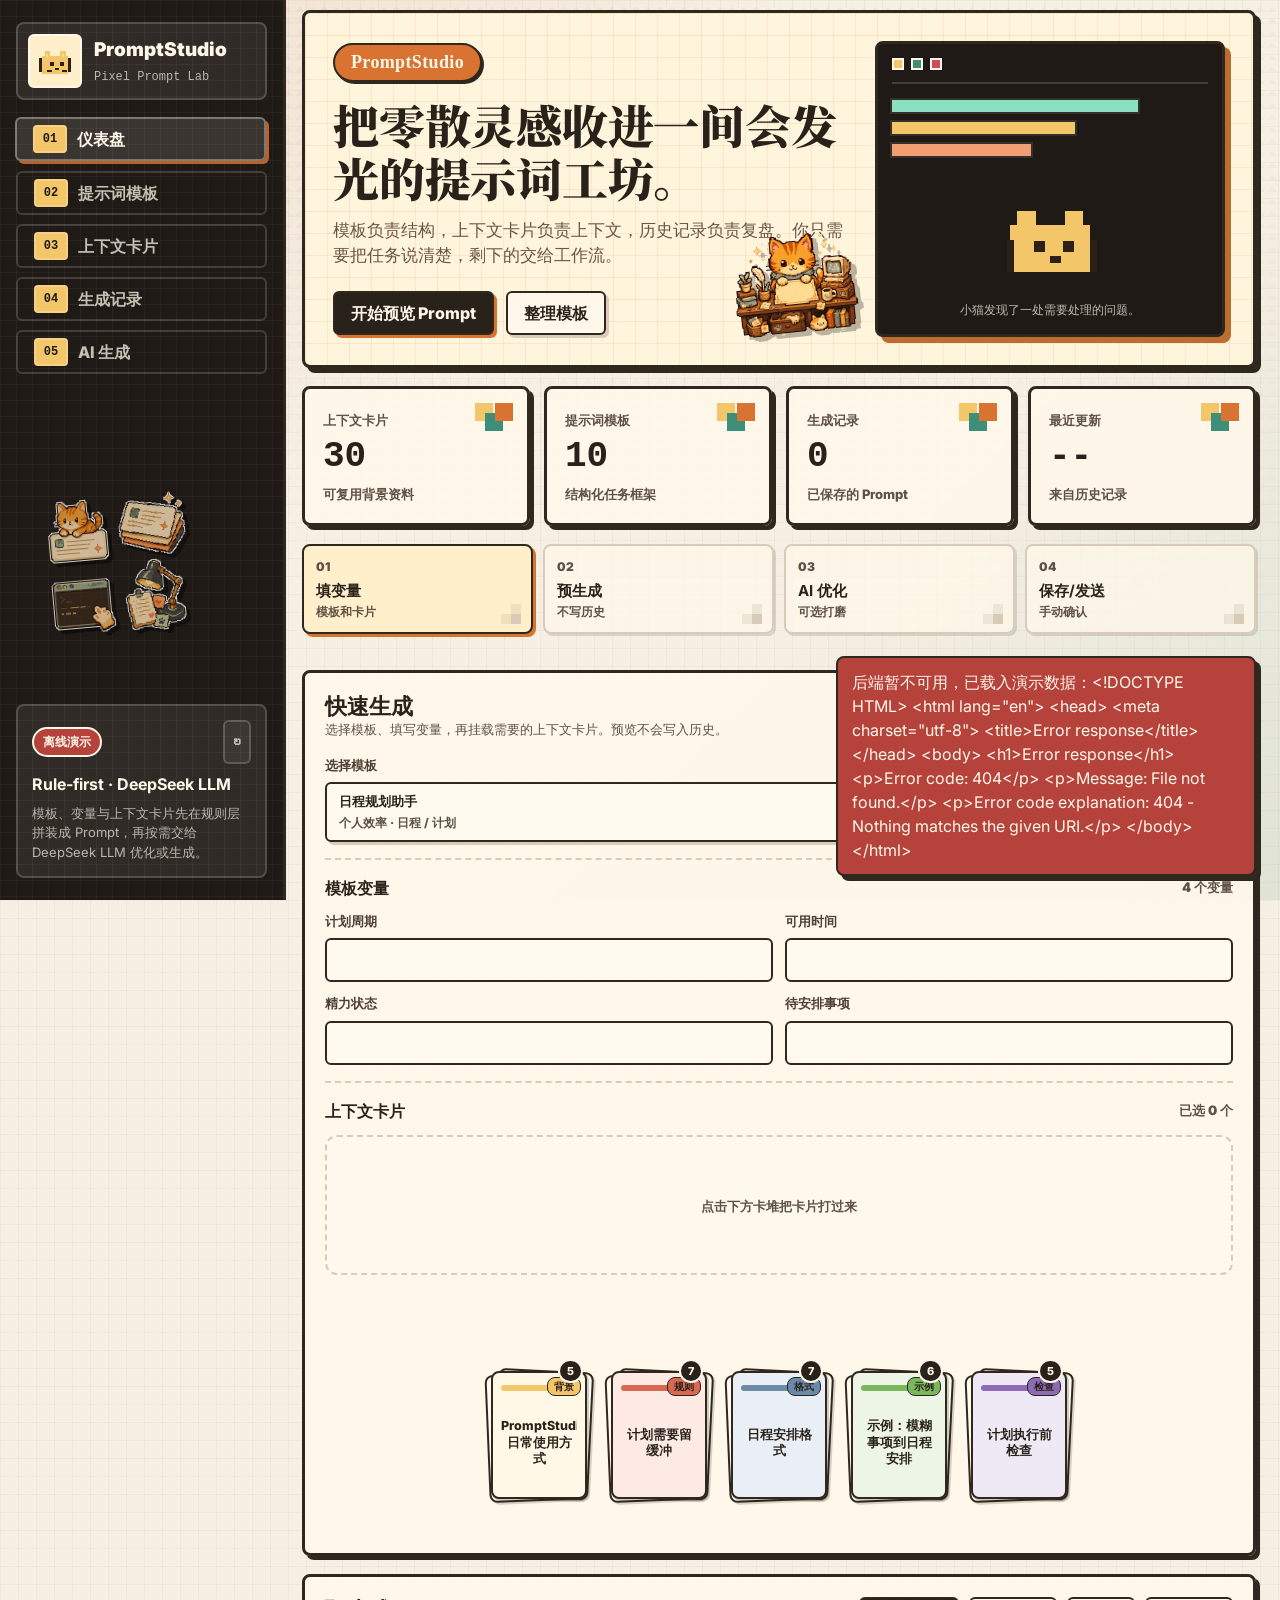
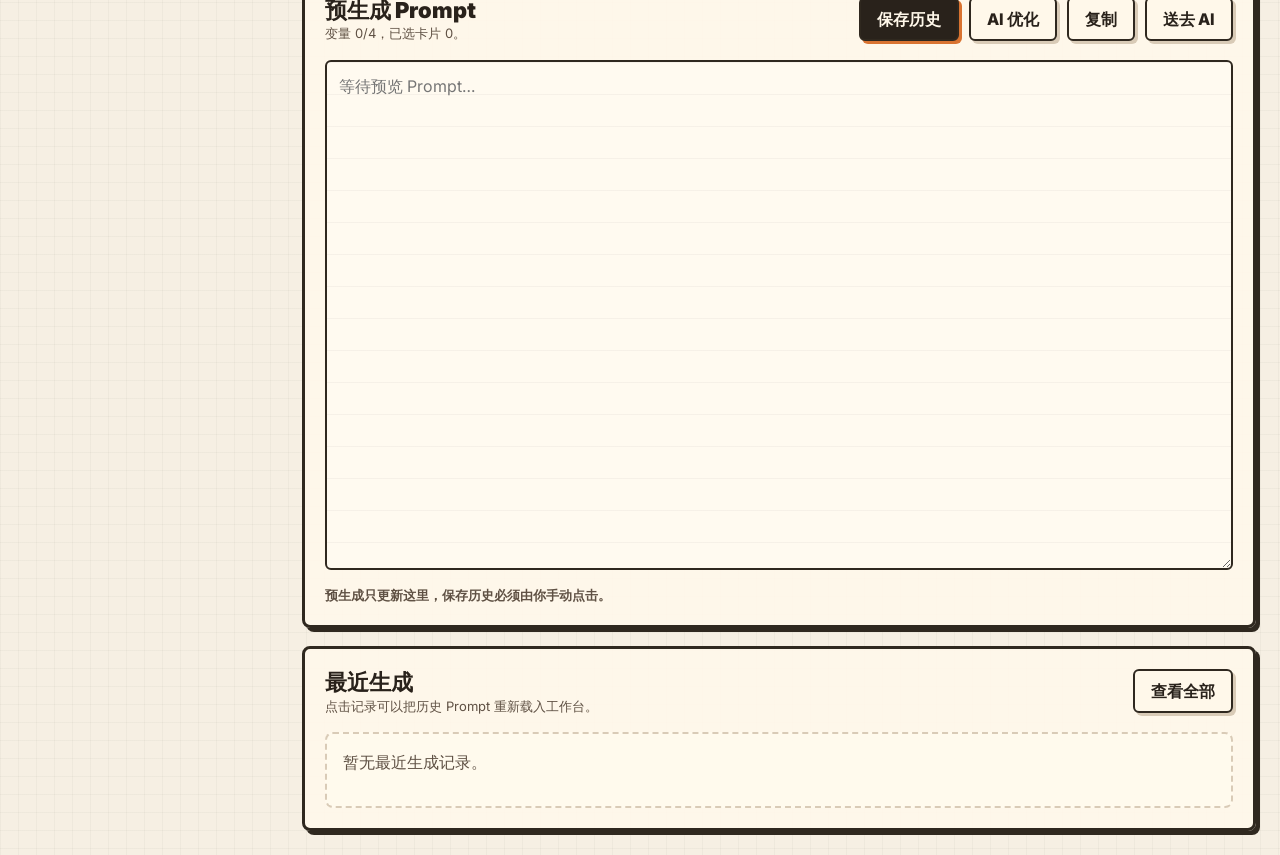
==== commit d419bd6b: "feat(ui): 视觉系统重塑（字体 / 插画 / 标题） 字体系统： - 引入 Inter + 思源宋体（fonts.loli.net 国内镜像，display=swap） - body 字体栈升" ====
--- a/frontend/index.html
+++ b/frontend/index.html
@@ -4,10 +4,15 @@
   <meta charset="UTF-8">
   <meta name="viewport" content="width=device-width, initial-scale=1.0">
   <title>PromptStudio | 像素提示词工作室</title>
-  <link rel="stylesheet" href="./style.css?v=workflow-note-refine">
+  <link rel="preconnect" href="https://fonts.loli.net" crossorigin>
+  <link rel="stylesheet" href="https://fonts.loli.net/css2?family=Inter:wght@400;500;700&family=Noto+Serif+SC:wght@700;900&display=swap">
+  <link rel="stylesheet" href="./style.css?v=illustration-layout-v1">
 </head>
 <body>
   <div class="pixel-grid" aria-hidden="true"></div>
+  <div class="site-illustration-layer" aria-hidden="true">
+    <img class="site-deco site-deco--paw" src="./assets/illustrations/art-cat-paw-cursor.png" alt="" loading="eager" decoding="async">
+  </div>
   <button id="mobileMenuButton" class="mobile-menu-button" type="button" aria-label="打开导航">菜单</button>
   <div id="scrim" class="scrim" aria-hidden="true"></div>
 
@@ -52,8 +57,13 @@
         </button>
       </nav>
 
+      <img class="sidebar-art" src="./assets/illustrations/prompt-studio-sticker-sheet.png" alt="" aria-hidden="true" loading="eager" decoding="async">
+
       <div class="sidebar-note">
-        <span class="status-chip" id="apiStatus">连接中</span>
+        <div class="sidebar-note-row">
+          <span class="status-chip" id="apiStatus">连接中</span>
+          <button id="refreshButton" class="sidebar-refresh" type="button" aria-label="刷新数据" title="刷新数据">↻</button>
+        </div>
         <strong>Rule-first · DeepSeek LLM</strong>
         <p>模板、变量与上下文卡片先在规则层拼装成 Prompt，再按需交给 DeepSeek LLM 优化或生成。</p>
       </div>
@@ -67,13 +77,11 @@
           <p id="pageSubtitle">把模板、知识和灵感收进一个可复用的 AI 工作台。</p>
         </div>
 
-        <div class="topbar-tools">
-          <button id="refreshButton" class="secondary-button" type="button">刷新数据</button>
-        </div>
       </header>
 
       <main class="content">
         <section class="view-section active" id="dashboardView">
+          <img class="hero-cat" src="./assets/illustrations/art-dashboard-cat.png" alt="" aria-hidden="true" loading="eager" decoding="async">
           <div class="hero-band">
             <div class="hero-copy">
               <span class="pixel-pill">PromptStudio</span>
@@ -235,7 +243,9 @@
         </section>
 
         <section class="view-section" id="templatesView">
+          <img class="view-art view-art--templates" src="./assets/illustrations/art-template-drawer.png" alt="" aria-hidden="true" loading="eager" decoding="async">
           <div class="section-intro">
+            <img class="section-emblem" src="./assets/illustrations/art-floating-cards.png" alt="" aria-hidden="true" loading="eager" decoding="async">
             <span class="pixel-pill">Templates</span>
             <h2>提示词模板库</h2>
             <p>把高频任务拆成可填空的结构。变量写作 <code>{原始材料}</code>、<code>{语气}</code> 这样的格式。</p>
@@ -278,7 +288,9 @@
         </section>
 
         <section class="view-section" id="contextCardsView">
+          <img class="view-art view-art--context" src="./assets/illustrations/art-context-card-table.png" alt="" aria-hidden="true" loading="eager" decoding="async">
           <div class="section-intro">
+            <img class="section-emblem" src="./assets/illustrations/art-floating-cards.png" alt="" aria-hidden="true" loading="eager" decoding="async">
             <span class="pixel-pill">Context</span>
             <h2>上下文卡片库</h2>
             <p>沉淀角色设定、写作规范、项目背景和引用素材，让 Prompt 不再每次从零开始。</p>
@@ -326,7 +338,9 @@
         </section>
 
         <section class="view-section" id="historyView">
+          <img class="view-art view-art--history" src="./assets/illustrations/art-history-archive.png" alt="" aria-hidden="true" loading="eager" decoding="async">
           <div class="section-intro">
+            <img class="section-emblem" src="./assets/illustrations/art-floating-cards.png" alt="" aria-hidden="true" loading="eager" decoding="async">
             <span class="pixel-pill">History</span>
             <h2>生成记录</h2>
             <p>复用、复制或删除历史 Prompt，让每次试验都能被回收。</p>
@@ -345,7 +359,9 @@
         </section>
 
         <section class="view-section" id="aiView">
+          <img class="view-art view-art--ai" src="./assets/illustrations/art-ai-terminal.png" alt="" aria-hidden="true" loading="eager" decoding="async">
           <div class="section-intro">
+            <img class="section-emblem" src="./assets/illustrations/art-floating-cards.png" alt="" aria-hidden="true" loading="eager" decoding="async">
             <span class="pixel-pill">DeepSeek</span>
             <h2>AI 生成控制台</h2>
             <p>把预生成 Prompt 交给后端，API Key 只从服务器环境变量读取。</p>
@@ -410,6 +426,6 @@
   </div>
 
   <div id="toast" class="toast" role="status" aria-live="polite">准备就绪</div>
-  <script src="./script.js?v=workflow-note-refine"></script>
+  <script src="./script.js?v=illustration-layout-v1"></script>
 </body>
 </html>
--- a/frontend/style.css
+++ b/frontend/style.css
@@ -37,7 +37,12 @@
     linear-gradient(rgba(47, 40, 31, 0.035) 1px, transparent 1px),
     var(--paper);
   background-size: 18px 18px;
-  font-family: "Microsoft YaHei", "PingFang SC", "Noto Sans CJK SC", sans-serif;
+  font-family:
+    "Inter",
+    "Segoe UI Variable Text", "Segoe UI Variable", "Segoe UI",
+    "PingFang SC", "Microsoft YaHei UI", "Microsoft YaHei",
+    "Noto Sans CJK SC", "Hiragino Sans GB",
+    -apple-system, BlinkMacSystemFont, sans-serif;
   line-height: 1.5;
 }
 
@@ -165,7 +170,36 @@
   mask-image: linear-gradient(180deg, #000 0, transparent 75%);
 }
 
+.site-illustration-layer {
+  position: fixed;
+  inset: 0;
+  z-index: 3;
+  overflow: hidden;
+  pointer-events: none;
+}
+
+.site-deco {
+  position: absolute;
+  width: clamp(136px, 13vw, 230px);
+  object-fit: contain;
+  filter: drop-shadow(4px 4px 0 rgba(47, 40, 31, 0.12));
+  image-rendering: pixelated;
+  transform-origin: 50% 50%;
+}
+
+.site-deco--paw {
+  right: clamp(48px, 6vw, 120px);
+  bottom: clamp(56px, 8vh, 128px);
+  width: clamp(116px, 10vw, 176px);
+  aspect-ratio: 1 / 1;
+  opacity: 0.34;
+  transform: rotate(-11deg);
+  mix-blend-mode: multiply;
+}
+
 .app-shell {
+  position: relative;
+  z-index: 1;
   display: grid;
   grid-template-columns: 286px minmax(0, 1fr);
   min-height: 100vh;
@@ -270,6 +304,28 @@
   box-shadow: 3px 3px 0 rgba(217, 115, 49, 0.82);
 }
 
+.sidebar-art {
+  position: absolute;
+  left: clamp(14px, 3vw, 36px);
+  bottom: clamp(190px, 28vh, 300px);
+  width: clamp(150px, 13vw, 196px);
+  aspect-ratio: 1 / 1;
+  object-fit: contain;
+  opacity: 0.78;
+  pointer-events: none;
+  transform: rotate(-5deg);
+  filter: drop-shadow(4px 4px 0 rgba(0, 0, 0, 0.55));
+  image-rendering: pixelated;
+  z-index: 0;
+}
+
+.side-nav,
+.brand,
+.sidebar-note {
+  position: relative;
+  z-index: 1;
+}
+
 .sidebar-note {
   display: grid;
   gap: 8px;
@@ -311,20 +367,61 @@
 }
 
 .main-shell {
+  position: relative;
   min-width: 0;
-  padding: 24px;
+  padding: 10px 24px 24px 16px;
 }
 
 .topbar {
+  display: contents;
+}
+
+.sidebar-note-row {
   display: flex;
-  align-items: flex-start;
+  align-items: center;
   justify-content: space-between;
-  gap: 20px;
-  margin-bottom: 20px;
+  gap: 10px;
+}
+
+.sidebar-refresh {
+  display: inline-flex;
+  align-items: center;
+  justify-content: center;
+  width: 28px;
+  height: 28px;
+  padding: 0;
+  color: rgba(255, 248, 234, 0.7);
+  background: rgba(255, 248, 234, 0.06);
+  border: 2px solid rgba(255, 248, 234, 0.18);
+  border-radius: 6px;
+  box-shadow: none;
+  font-family: "Cascadia Code", Consolas, monospace;
+  font-size: 16px;
+  font-weight: 700;
+  line-height: 1;
+  cursor: pointer;
+  transition: color 0.16s ease, background 0.16s ease, border-color 0.16s ease, transform 0.16s ease;
+}
+
+.sidebar-refresh:hover,
+.sidebar-refresh:focus-visible {
+  color: #fff8ea;
+  background: rgba(255, 248, 234, 0.14);
+  border-color: rgba(255, 248, 234, 0.4);
+  transform: rotate(60deg);
+  outline: none;
 }
 
 .title-block {
-  min-width: 0;
+  position: absolute;
+  width: 1px;
+  height: 1px;
+  padding: 0;
+  margin: -1px;
+  overflow: hidden;
+  clip-path: inset(50%);
+  white-space: nowrap;
+  border: 0;
 }
 
 .eyebrow {
@@ -350,12 +447,15 @@
 }
 
 .content {
+  position: relative;
   display: grid;
   gap: 18px;
 }
 
 .view-section {
   display: none;
+  position: relative;
+  isolation: isolate;
 }
 
 .view-section.active {
@@ -363,9 +463,55 @@
   gap: 18px;
 }
 
+.view-art {
+  --art-rotate: 0deg;
+  --art-scale: 1;
+  position: absolute;
+  top: -6px;
+  right: 6px;
+  z-index: 2;
+  width: clamp(118px, 11vw, 156px);
+  aspect-ratio: 1 / 1;
+  object-fit: contain;
+  pointer-events: none;
+  filter: drop-shadow(4px 4px 0 rgba(47, 40, 31, 0.18));
+  image-rendering: pixelated;
+  transform: rotate(var(--art-rotate)) scale(var(--art-scale));
+  transition: transform 0.28s cubic-bezier(0.22, 1.4, 0.36, 1);
+}
+
+.view-art--templates {
+  --art-rotate: 5deg;
+}
+
+.view-art--context {
+  --art-rotate: 4deg;
+  width: clamp(128px, 12vw, 168px);
+}
+
+.view-art--history {
+  --art-rotate: 4deg;
+}
+
+.view-art--ai {
+  --art-rotate: 3deg;
+  aspect-ratio: 1402 / 1122;
+}
+
+.view-section:has(.section-intro:hover) .view-art {
+  --art-scale: 1.06;
+}
+
+@media (prefers-reduced-motion: reduce) {
+  .view-art { transition: none; }
+  .view-section:has(.section-intro:hover) .view-art { --art-scale: 1; }
+}
+
 .hero-band,
 .panel,
 .stat-card {
+  position: relative;
+  z-index: 1;
   background: rgba(255, 248, 234, 0.9);
   border: 3px solid var(--line);
   border-radius: var(--radius);
@@ -396,8 +542,15 @@
 .hero-copy h2 {
   max-width: 760px;
   margin-top: 16px;
-  font-size: 42px;
-  line-height: 1.12;
+  font-family:
+    "Noto Serif SC",
+    "Songti SC", "STSong", "FZShuSong-Z01S",
+    "SimSun", "宋体",
+    Cambria, "Times New Roman", serif;
+  font-size: 46px;
+  font-weight: 900;
+  line-height: 1.15;
+  letter-spacing: -0.005em;
 }
 
 .hero-copy p {
@@ -418,26 +571,51 @@
   display: inline-flex;
   align-items: center;
   width: max-content;
-  min-height: 30px;
-  padding: 4px 10px;
+  min-height: 34px;
+  padding: 4px 16px;
   color: #fff8ea;
   background: var(--accent);
   border: 2px solid var(--line);
   border-radius: 999px;
   box-shadow: 2px 2px 0 var(--line);
-  font-family: "Cascadia Code", Consolas, monospace;
-  font-size: 12px;
-  font-weight: 900;
+  font-family: "Segoe Script", "Lucida Handwriting", "Brush Script MT", "Apple Chancery", cursive;
+  font-size: 18px;
+  font-weight: 700;
+  letter-spacing: 0.02em;
 }
 
 .hero-console {
+  position: relative;
   align-self: center;
+  overflow: hidden;
   min-height: 230px;
   padding: 14px;
   background: #1f1a16;
   border: 3px solid var(--line);
   border-radius: var(--radius);
   box-shadow: 6px 6px 0 #be6d31;
+}
+
+.console-top,
+.console-lines,
+.console-cat,
+.cat-status-text {
+  position: relative;
+  z-index: 1;
+}
+
+.hero-cat {
+  position: absolute;
+  top: clamp(180px, 22vh, 260px);
+  right: clamp(370px, 30vw, 460px);
+  z-index: 2;
+  width: clamp(132px, 12vw, 184px);
+  aspect-ratio: 1 / 1;
+  object-fit: contain;
+  pointer-events: none;
+  transform: rotate(-6deg);
+  filter: drop-shadow(5px 5px 0 rgba(47, 40, 31, 0.32));
+  image-rendering: pixelated;
 }
 
 .console-top {
@@ -610,6 +788,12 @@
   margin-top: 4px;
   color: var(--ink);
   font-size: 15px;
+}
+
+@media (max-width: 1320px) {
+  .dashboard-grid {
+    grid-template-columns: 1fr;
+  }
 }
 
 .workflow-step.is-active {
@@ -1246,13 +1430,48 @@
 }
 
 .section-intro {
+  position: relative;
+  z-index: 1;
   display: grid;
-  gap: 10px;
-  padding: 6px 0 2px;
+  grid-template-columns: auto minmax(0, 1fr);
+  grid-template-rows: auto auto auto;
+  column-gap: 18px;
+  row-gap: 8px;
+  padding: 6px 172px 2px 0;
+}
+
+.section-emblem {
+  grid-column: 1;
+  grid-row: 1 / span 3;
+  align-self: center;
+  width: clamp(96px, 9vw, 132px);
+  aspect-ratio: 1448 / 1086;
+  object-fit: contain;
+  transform: rotate(-6deg);
+  filter: drop-shadow(4px 4px 0 rgba(47, 40, 31, 0.22));
+  image-rendering: pixelated;
+  pointer-events: none;
+}
+
+.section-intro > .pixel-pill,
+.section-intro > h2,
+.section-intro > p {
+  grid-column: 2;
 }
 
 .section-intro h2 {
-  font-size: 34px;
+  margin: 0;
+  color: var(--ink);
+  font-family:
+    "Noto Serif SC",
+    "Songti SC", "STSong", "FZShuSong-Z01S",
+    "SimSun", "宋体",
+    Cambria, "Times New Roman", serif;
+  font-size: 42px;
+  font-weight: 900;
+  letter-spacing: -0.01em;
+  line-height: 1.12;
+  text-shadow: 1.5px 1.5px 0 var(--accent);
 }
 
 .section-intro p {
@@ -1453,6 +1672,24 @@
 }
 
 @media (max-width: 1180px) {
+  .site-deco--paw {
+    right: 18px;
+    bottom: 22px;
+    opacity: 0.28;
+  }
+
+  .hero-cat {
+    display: none;
+  }
+
+  .view-art {
+    width: clamp(96px, 13vw, 128px);
+  }
+
+  .section-intro {
+    padding-right: 132px;
+  }
+
   .app-shell {
     grid-template-columns: 1fr;
   }
@@ -1517,6 +1754,14 @@
 }
 
 @media (max-width: 760px) {
+  .site-deco {
+    display: none;
+  }
+
+  .view-art {
+    display: none;
+  }
+
   .main-shell {
     padding: 68px 14px 24px;
   }
@@ -1555,6 +1800,23 @@
     font-size: 16px;
   }
 
+  .section-intro {
+    padding-right: 0;
+    grid-template-columns: 1fr;
+  }
+
+  .section-emblem {
+    grid-row: auto;
+    width: 96px;
+    justify-self: start;
+  }
+
+  .section-intro > .pixel-pill,
+  .section-intro > h2,
+  .section-intro > p {
+    grid-column: 1;
+  }
+
   .section-intro h2 {
     font-size: 28px;
   }
@@ -1613,26 +1875,31 @@
 }
 
 .poker-hand {
-  display: flex;
+  display: grid;
+  grid-template-columns: repeat(5, 96px);
   justify-content: center;
   align-items: flex-end;
-  gap: 28px;
-  padding: 16px 8px 24px;
-  min-height: 160px;
+  gap: 24px;
+  padding: 18px 8px 34px;
+  min-height: 240px;
   position: relative;
 }
 
 .poker-pile {
+  appearance: none;
   position: relative;
   width: 96px;
   height: 128px;
+  justify-self: center;
   cursor: pointer;
   background: transparent;
   border: 0;
+  box-shadow: none;
+  color: inherit;
   padding: 0;
   outline: none;
   font: inherit;
-  transition: transform 180ms ease-out, width 220ms ease-out, opacity 180ms ease-out;
+  transition: transform 180ms ease-out, opacity 180ms ease-out;
 }
 
 .poker-pile::before,
@@ -1657,7 +1924,15 @@
 
 .poker-pile:hover,
 .poker-pile:focus-visible {
+  background: transparent;
+  box-shadow: none;
+  color: inherit;
   transform: translateY(-6px);
+}
+
+.poker-pile:active {
+  background: transparent;
+  box-shadow: none;
 }
 
 .poker-pile:focus-visible {
@@ -1667,8 +1942,8 @@
 
 .poker-pile__count {
   position: absolute;
-  top: -10px;
-  right: -12px;
+  top: -12px;
+  right: 4px;
   min-width: 24px;
   height: 24px;
   padding: 0 7px;
@@ -1682,6 +1957,7 @@
   justify-content: center;
   z-index: 3;
   border: 2px solid #fff8ea;
+  white-space: nowrap;
 }
 
 .poker-card {
@@ -1759,3 +2035,811 @@
 .poker-pile--all-selected .poker-pile__count::after {
   content: " ✓";
 }
+
+/* ===== 扑克牌交互 · 展开扇形 ===== */
+.poker-pile--dimmed {
+  width: 96px;
+  opacity: 0.36;
+  pointer-events: none;
+  z-index: 1;
+}
+
+.poker-pile--expanded {
+  width: 96px;
+  height: 250px;
+  cursor: default;
+  transform: none;
+  z-index: 20;
+}
+
+.poker-pile--expanded:hover,
+.poker-pile--expanded:focus-visible,
+.poker-pile--expanded:active {
+  background: transparent;
+  box-shadow: none;
+  outline: none;
+  transform: none;
+}
+
+.poker-pile--expanded:focus-visible .poker-pile__fan::before {
+  border-color: rgba(244, 198, 106, 0.92);
+  box-shadow:
+    0 0 0 3px rgba(255, 248, 234, 0.82),
+    7px 7px 0 rgba(47, 40, 31, 0.4);
+}
+
+.poker-pile--expanded[data-poker-pile="background"] { --fan-offset: 220px; }
+.poker-pile--expanded[data-poker-pile="rule"] { --fan-offset: 110px; }
+.poker-pile--expanded[data-poker-pile="example"] { --fan-offset: -110px; }
+.poker-pile--expanded[data-poker-pile="checklist"] { --fan-offset: -220px; }
+
+.poker-pile--expanded::before,
+.poker-pile--expanded::after {
+  display: none;
+}
+
+.poker-pile--expanded > .poker-pile__count {
+  top: -10px;
+  right: auto;
+  left: 50%;
+  min-width: 34px;
+  height: 28px;
+  color: var(--ink, #2c2118);
+  background: #fff8ea;
+  border-color: rgba(47, 40, 31, 0.96);
+  box-shadow: 3px 3px 0 rgba(47, 40, 31, 0.26);
+  transform: translateX(-50%);
+  z-index: 26;
+}
+
+.poker-pile__fan {
+  position: absolute;
+  left: 50%;
+  bottom: 0;
+  width: clamp(420px, 46vw, 520px);
+  height: 250px;
+  display: flex;
+  align-items: flex-end;
+  justify-content: center;
+  pointer-events: none;
+  transform: translateX(calc(-50% + var(--fan-offset, 0px)));
+}
+
+.poker-pile__fan::before {
+  position: absolute;
+  left: 50%;
+  bottom: -204px;
+  width: min(462px, 92%);
+  aspect-ratio: 1;
+  content: "";
+  pointer-events: none;
+  border-radius: 50%;
+  background:
+    linear-gradient(90deg, rgba(255, 248, 234, 0.06) 1px, transparent 1px),
+    linear-gradient(rgba(255, 248, 234, 0.05) 1px, transparent 1px),
+    #241d17;
+  background-size:
+    12px 12px,
+    12px 12px;
+  border: 3px solid rgba(47, 40, 31, 0.96);
+  box-shadow:
+    0 0 0 3px rgba(255, 248, 234, 0.86),
+    7px 7px 0 rgba(47, 40, 31, 0.28);
+  opacity: 1;
+  transform: translateX(-50%);
+  z-index: 0;
+}
+
+.poker-pile__cat {
+  position: absolute;
+  left: 50%;
+  bottom: 24px;
+  width: 56px;
+  height: 40px;
+  pointer-events: none;
+  background: transparent;
+  filter: drop-shadow(2px 2px 0 rgba(47, 40, 31, 0.34));
+  image-rendering: pixelated;
+  transform: translateX(-50%) scale(1.08);
+  transform-origin: 50% 100%;
+  animation: poker-cat-bob 1.8s steps(2, end) infinite;
+  z-index: 3;
+}
+
+.poker-pile__cat::before {
+  position: absolute;
+  left: 0;
+  top: 0;
+  width: 4px;
+  height: 4px;
+  content: "";
+  background: transparent;
+  box-shadow:
+    8px 0 #2f281f,
+    12px 0 #2f281f,
+    36px 0 #2f281f,
+    40px 0 #2f281f,
+    4px 4px #2f281f,
+    8px 4px #f4c66a,
+    12px 4px #ffd98d,
+    16px 4px #2f281f,
+    32px 4px #2f281f,
+    36px 4px #ffd98d,
+    40px 4px #f4c66a,
+    44px 4px #2f281f,
+    0 8px #2f281f,
+    4px 8px #f4c66a,
+    8px 8px #f4c66a,
+    12px 8px #f4c66a,
+    16px 8px #f4c66a,
+    20px 8px #f4c66a,
+    24px 8px #f4c66a,
+    28px 8px #f4c66a,
+    32px 8px #f4c66a,
+    36px 8px #f4c66a,
+    40px 8px #f4c66a,
+    44px 8px #f4c66a,
+    48px 8px #2f281f,
+    0 12px #2f281f,
+    4px 12px #f4c66a,
+    8px 12px #f4c66a,
+    12px 12px #2f281f,
+    16px 12px #f4c66a,
+    20px 12px #f4c66a,
+    24px 12px #d97331,
+    28px 12px #f4c66a,
+    32px 12px #f4c66a,
+    36px 12px #2f281f,
+    40px 12px #f4c66a,
+    44px 12px #f4c66a,
+    48px 12px #2f281f,
+    4px 16px #2f281f,
+    8px 16px #f4c66a,
+    12px 16px #f4c66a,
+    16px 16px #f4c66a,
+    20px 16px #2f281f,
+    24px 16px #f4c66a,
+    28px 16px #f4c66a,
+    32px 16px #f4c66a,
+    36px 16px #f4c66a,
+    40px 16px #f4c66a,
+    44px 16px #2f281f,
+    8px 20px #2f281f,
+    12px 20px #f4c66a,
+    16px 20px #f4c66a,
+    20px 20px #d97331,
+    24px 20px #f4c66a,
+    28px 20px #f4c66a,
+    32px 20px #f4c66a,
+    36px 20px #f4c66a,
+    40px 20px #2f281f,
+    48px 20px #2f281f,
+    12px 24px #2f281f,
+    16px 24px #f4c66a,
+    20px 24px #f4c66a,
+    24px 24px #f4c66a,
+    28px 24px #f4c66a,
+    32px 24px #f4c66a,
+    36px 24px #2f281f,
+    44px 24px #2f281f,
+    48px 24px #f4c66a,
+    52px 24px #2f281f,
+    8px 28px #2f281f,
+    12px 28px #f4c66a,
+    16px 28px #f4c66a,
+    20px 28px #f4c66a,
+    24px 28px #f4c66a,
+    28px 28px #f4c66a,
+    32px 28px #f4c66a,
+    36px 28px #f4c66a,
+    40px 28px #2f281f,
+    44px 28px #f4c66a,
+    48px 28px #f4c66a,
+    52px 28px #2f281f,
+    8px 32px #2f281f,
+    12px 32px #2f281f,
+    16px 32px #f4c66a,
+    20px 32px #f4c66a,
+    24px 32px #2f281f,
+    28px 32px #f4c66a,
+    32px 32px #f4c66a,
+    36px 32px #2f281f,
+    40px 32px #2f281f,
+    48px 32px #2f281f,
+    52px 32px #2f281f;
+}
+
+@keyframes poker-cat-bob {
+  0%, 100% { transform: translateX(-50%) translateY(0) scale(1.08); }
+  50% { transform: translateX(-50%) translateY(-3px) scale(1.08); }
+}
+
+.poker-pile--opening .poker-pile__fan::before {
+  animation: poker-board-open 340ms cubic-bezier(0.22, 1, 0.36, 1) both;
+  transform-origin: 50% 82%;
+}
+
+.poker-pile--opening .poker-pile__cat {
+  animation:
+    poker-cat-rise 270ms steps(4, end) 70ms both,
+    poker-cat-bob 1.8s steps(2, end) 340ms infinite;
+}
+
+.poker-pile--closing .poker-pile__fan::before {
+  animation: poker-board-close 260ms cubic-bezier(0.4, 0, 0.2, 1) both;
+  transform-origin: 50% 82%;
+}
+
+.poker-pile--closing .poker-pile__cat {
+  animation: poker-cat-hide 240ms steps(3, end) both;
+}
+
+.poker-pile--closing .poker-pile__fan .poker-card {
+  pointer-events: none;
+}
+
+.poker-pile--settled::before,
+.poker-pile--settled::after {
+  animation-duration: 320ms;
+  animation-fill-mode: both;
+  animation-timing-function: steps(3, end);
+}
+
+.poker-pile--settled::before {
+  animation-name: poker-pile-settle-before;
+}
+
+.poker-pile--settled::after {
+  animation-name: poker-pile-settle-after;
+}
+
+.poker-pile--settled > .poker-card {
+  animation: poker-pile-card-settle 320ms steps(3, end) both;
+}
+
+@keyframes poker-board-open {
+  0% {
+    opacity: 0;
+    transform: translateX(-50%) translateY(92px) scale(0.32);
+  }
+  62% {
+    opacity: 1;
+    transform: translateX(-50%) translateY(-6px) scale(1.04);
+  }
+  100% {
+    opacity: 1;
+    transform: translateX(-50%) translateY(0) scale(1);
+  }
+}
+
+@keyframes poker-board-close {
+  0% {
+    opacity: 1;
+    transform: translateX(-50%) translateY(0) scale(1);
+  }
+  100% {
+    opacity: 0;
+    transform: translateX(-50%) translateY(78px) scale(0.36);
+  }
+}
+
+@keyframes poker-cat-rise {
+  0% {
+    opacity: 0;
+    transform: translateX(-50%) translateY(18px) scale(0.8);
+  }
+  100% {
+    opacity: 1;
+    transform: translateX(-50%) translateY(0) scale(1.08);
+  }
+}
+
+@keyframes poker-cat-hide {
+  0% {
+    opacity: 1;
+    transform: translateX(-50%) translateY(0) scale(1.08);
+  }
+  100% {
+    opacity: 0;
+    transform: translateX(-50%) translateY(16px) scale(0.74);
+  }
+}
+
+@keyframes poker-pile-card-settle {
+  0% {
+    filter: brightness(1);
+    transform: translateY(0) scale(1);
+  }
+  45% {
+    filter: brightness(1.12);
+    transform: translateY(-4px) scale(1.02);
+  }
+  100% {
+    filter: brightness(1);
+    transform: translateY(0) scale(1);
+  }
+}
+
+@keyframes poker-pile-settle-before {
+  0%,
+  100% {
+    transform: rotate(-2.4deg) translate(-4px, 2px);
+    box-shadow: 2px 2px 0 rgba(44, 33, 24, 0.18);
+  }
+  45% {
+    transform: rotate(-4deg) translate(-5px, -1px);
+    box-shadow:
+      0 0 0 2px rgba(244, 198, 106, 0.72),
+      2px 2px 0 rgba(44, 33, 24, 0.18);
+  }
+}
+
+@keyframes poker-pile-settle-after {
+  0%,
+  100% {
+    transform: rotate(2.8deg) translate(4px, -1px);
+    box-shadow: 2px 2px 0 rgba(44, 33, 24, 0.18);
+  }
+  45% {
+    transform: rotate(4.4deg) translate(5px, -4px);
+    box-shadow:
+      0 0 0 2px rgba(244, 198, 106, 0.72),
+      2px 2px 0 rgba(44, 33, 24, 0.18);
+  }
+}
+
+@media (max-width: 760px) {
+  .poker-hand {
+    grid-template-columns: repeat(5, minmax(0, 1fr));
+    gap: 8px;
+  }
+
+  .poker-pile {
+    width: min(72px, 100%);
+    height: auto;
+    aspect-ratio: 3 / 4;
+  }
+
+  .poker-pile--dimmed {
+    width: min(72px, 100%);
+  }
+
+  .poker-pile--expanded {
+    width: min(72px, 100%);
+    height: 250px;
+    aspect-ratio: auto;
+  }
+
+  .poker-pile:not(.poker-pile--expanded) > .poker-card {
+    width: 100%;
+    height: 100%;
+    padding: 7px 5px 6px;
+  }
+
+  .poker-pile:not(.poker-pile--expanded) .poker-card__title {
+    font-size: 10.5px;
+    -webkit-line-clamp: 2;
+  }
+
+  .poker-pile__fan {
+    width: min(520px, calc(100vw - 32px));
+  }
+
+  .poker-pile--expanded[data-poker-pile="background"] { --fan-offset: 150px; }
+  .poker-pile--expanded[data-poker-pile="rule"] { --fan-offset: 75px; }
+  .poker-pile--expanded[data-poker-pile="example"] { --fan-offset: -75px; }
+  .poker-pile--expanded[data-poker-pile="checklist"] { --fan-offset: -150px; }
+}
+
+@media (max-width: 520px) {
+  .poker-pile--expanded[data-poker-pile="background"] { --fan-offset: 95px; }
+  .poker-pile--expanded[data-poker-pile="rule"] { --fan-offset: 48px; }
+  .poker-pile--expanded[data-poker-pile="example"] { --fan-offset: -48px; }
+  .poker-pile--expanded[data-poker-pile="checklist"] { --fan-offset: -95px; }
+}
+
+.poker-pile__fan .poker-card {
+  position: absolute;
+  bottom: 42px;
+  left: 50%;
+  margin-left: -48px;
+  transform-origin: 50% 138%;
+  pointer-events: auto;
+  cursor: pointer;
+  transition: transform 180ms ease-out, box-shadow 180ms ease-out, z-index 0s 180ms;
+  opacity: 0;
+  animation: poker-fan-in 320ms cubic-bezier(0.22, 1, 0.36, 1) forwards;
+  z-index: 2;
+}
+
+.poker-pile__fan .poker-card:hover,
+.poker-pile__fan .poker-card:focus-visible {
+  transform: var(--fan-transform-hover, translate(0, -12px) rotate(0deg));
+  z-index: 10;
+  box-shadow: 4px 5px 0 rgba(44, 33, 24, 0.28);
+  outline: none;
+}
+
+@keyframes poker-fan-in {
+  from {
+    opacity: 0;
+    transform: translateY(86px) rotate(0deg) scale(0.55);
+  }
+  72% {
+    opacity: 1;
+    transform: var(--fan-transform-hover, translate(0, -12px) rotate(0deg));
+  }
+  to {
+    opacity: 1;
+    transform: var(--fan-transform, translate(0, 0) rotate(0deg));
+  }
+}
+
+.poker-card--selected {
+  box-shadow: 0 0 0 3px #f4c66a, 4px 5px 0 rgba(44, 33, 24, 0.28);
+}
+
+/* ===== 扑克牌交互 · 出牌区 ===== */
+.poker-table .poker-card {
+  width: 84px;
+  height: 112px;
+  padding: 8px 6px 6px;
+  flex-shrink: 0;
+  position: relative;
+  animation: poker-played-in 280ms cubic-bezier(0.34, 1.2, 0.5, 1);
+}
+
+.poker-table .poker-card .poker-card__title {
+  font-size: 11.5px;
+}
+
+.poker-table__remove {
+  position: absolute;
+  top: -8px;
+  right: -8px;
+  width: 22px;
+  height: 22px;
+  border-radius: 50%;
+  border: 2px solid var(--ink, #2c2118);
+  background: #fff;
+  color: var(--ink, #2c2118);
+  font-size: 12px;
+  font-weight: 800;
+  cursor: pointer;
+  display: flex;
+  align-items: center;
+  justify-content: center;
+  padding: 0;
+  z-index: 4;
+  transition: transform 120ms ease-out, background 120ms ease-out;
+}
+
+.poker-table__remove:hover,
+.poker-table__remove:focus-visible {
+  background: #d96850;
+  color: #fff;
+  transform: scale(1.12);
+  outline: none;
+}
+
+.poker-table__overflow {
+  position: relative;
+  display: flex;
+  align-items: center;
+}
+
+.poker-table__overflow > .poker-card {
+  margin-left: -56px;
+  transition: margin-left 180ms ease-out;
+}
+
+.poker-table__overflow:hover > .poker-card,
+.poker-table__overflow:focus-within > .poker-card {
+  margin-left: -12px;
+}
+
+@keyframes poker-played-in {
+  from {
+    opacity: 0;
+    transform: translateY(40px) scale(0.85);
+  }
+  to {
+    opacity: 1;
+    transform: translateY(0) scale(1);
+  }
+}
+
+/* ===== 扑克牌交互 · 翻页 ===== */
+.poker-pile__pager {
+  position: absolute;
+  bottom: -22px;
+  left: 50%;
+  transform: translateX(-50%);
+  display: flex;
+  align-items: center;
+  gap: 8px;
+  pointer-events: auto;
+}
+
+.poker-pile__pager-button {
+  width: 22px;
+  height: 22px;
+  border: 2px solid var(--line, #2c2118);
+  background: #fffaf0;
+  border-radius: 50%;
+  cursor: pointer;
+  font-size: 11px;
+  font-weight: 800;
+  display: flex;
+  align-items: center;
+  justify-content: center;
+  padding: 0;
+  color: var(--ink, #2c2118);
+}
+
+.poker-pile__pager-button:hover:not(:disabled),
+.poker-pile__pager-button:focus-visible {
+  background: var(--accent, #f4c66a);
+  outline: none;
+}
+
+.poker-pile__pager-button:disabled {
+  opacity: 0.35;
+  cursor: default;
+}
+
+.poker-pile__pager-dot {
+  width: 8px;
+  height: 8px;
+  border-radius: 50%;
+  background: rgba(44, 33, 24, 0.25);
+}
+
+.poker-pile__pager-dot.is-active {
+  background: var(--ink, #2c2118);
+}
+
+.poker-pile__fan .poker-card:focus-visible {
+  outline: 3px solid var(--accent, #f4c66a);
+  outline-offset: 2px;
+}
+
+/* ===== 扑克牌交互 · 动效降级 ===== */
+@media (prefers-reduced-motion: reduce) {
+  .poker-pile,
+  .poker-pile::before,
+  .poker-pile::after,
+  .poker-card,
+  .poker-table__overflow > .poker-card,
+  .poker-table__remove {
+    transition: opacity 100ms linear !important;
+    animation: none !important;
+  }
+
+  .poker-pile__fan .poker-card {
+    animation: poker-fan-fade 100ms linear forwards !important;
+  }
+
+  .poker-pile:hover,
+  .poker-pile:focus-visible {
+    transform: none;
+  }
+
+  .poker-pile__fan .poker-card:hover,
+  .poker-pile__fan .poker-card:focus-visible {
+    transform: var(--fan-transform, none);
+  }
+}
+
+@keyframes poker-fan-fade {
+  from { opacity: 0; }
+  to { opacity: 1; }
+}
+
+/* ===== 扑克牌 polish v2 · FLIP 飞行 ===== */
+.poker-card[data-flip-active="true"] {
+  z-index: 260;
+  filter: brightness(1.12) saturate(1.08);
+  will-change: transform, opacity, filter;
+}
+
+.poker-pile[data-flip-active="true"] {
+  z-index: 260;
+  will-change: transform, opacity, filter;
+}
+
+.poker-card[data-flip-active="true"]::after,
+.poker-pile[data-flip-active="true"]::after {
+  position: absolute;
+  inset: -7px;
+  content: "";
+  pointer-events: none;
+  border: 2px solid rgba(244, 198, 106, 0.82);
+  border-radius: 10px;
+  animation: poker-land-glow 420ms steps(3, end) both;
+}
+
+@keyframes poker-land-glow {
+  0% {
+    opacity: 0;
+    transform: scale(0.92);
+  }
+  45% {
+    opacity: 1;
+    transform: scale(1.06);
+  }
+  100% {
+    opacity: 0;
+    transform: scale(1.18);
+  }
+}
+
+/* ===== 扑克牌 polish v2 · hover 详情态 ===== */
+.poker-pile__fan .poker-card {
+  transition:
+    transform 180ms ease-out,
+    box-shadow 180ms ease-out;
+}
+
+.poker-pile__fan .poker-card.poker-card--detail {
+  width: 115px;
+  height: 154px;
+  margin-left: -58px;
+  transform: var(--fan-transform-detail, translate(0, -10px) rotate(0deg) scale(1.18));
+  z-index: 999;
+  opacity: 1 !important;
+  background:
+    linear-gradient(135deg, rgba(255, 255, 255, 0.34), transparent 42%),
+    var(--detail-card-bg, #fffdf4);
+  border-color: var(--line, #2c2118);
+  box-shadow:
+    0 0 0 3px rgba(255, 248, 234, 0.96),
+    7px 8px 0 rgba(44, 33, 24, 0.38);
+  filter: none;
+  will-change: transform;
+}
+
+.poker-pile__fan .poker-card.poker-card--detail[data-card-type="background"] { --detail-card-bg: #fff1bf; }
+.poker-pile__fan .poker-card.poker-card--detail[data-card-type="rule"] { --detail-card-bg: #ffd9d0; }
+.poker-pile__fan .poker-card.poker-card--detail[data-card-type="format"] { --detail-card-bg: #d9e6f1; }
+.poker-pile__fan .poker-card.poker-card--detail[data-card-type="example"] { --detail-card-bg: #dff0d5; }
+.poker-pile__fan .poker-card.poker-card--detail[data-card-type="checklist"] { --detail-card-bg: #e7d9f2; }
+
+.poker-card__tags {
+  display: flex;
+  flex-wrap: wrap;
+  gap: 4px;
+  margin-top: 4px;
+}
+
+.poker-card__tag {
+  font-size: 9.5px;
+  padding: 1px 6px;
+  border: 1.2px solid var(--ink, #2c2118);
+  border-radius: 8px;
+  background: #fffaf0;
+  color: var(--ink, #2c2118);
+  font-weight: 600;
+  line-height: 1.3;
+}
+
+.poker-card__body {
+  font-size: 10.5px;
+  line-height: 1.45;
+  color: var(--ink, #2c2118);
+  margin-top: 4px;
+  flex: 1;
+  overflow: hidden;
+  display: -webkit-box;
+  -webkit-line-clamp: 5;
+  -webkit-box-orient: vertical;
+  position: relative;
+  background: rgba(255, 250, 240, 0.88);
+  border: 1px solid rgba(44, 33, 24, 0.18);
+  border-radius: 6px;
+  padding: 4px;
+}
+
+/* ===== 扑克牌 polish v2 · 拖拽 ===== */
+.poker-card--ghost {
+  opacity: 0.32;
+  filter: blur(0.5px);
+  pointer-events: none;
+}
+
+.poker-drag-clone {
+  position: fixed;
+  z-index: 2000;
+  pointer-events: none;
+  margin: 0;
+  box-shadow: 6px 8px 0 rgba(44, 33, 24, 0.3);
+  transition: none;
+  will-change: transform;
+}
+
+.poker-drag-clone.is-returning {
+  transition: transform 300ms cubic-bezier(0.4, 0, 0.2, 1),
+              opacity 300ms cubic-bezier(0.4, 0, 0.2, 1);
+  opacity: 0;
+}
+
+.poker-table.poker-table--drop-target {
+  border-color: #f4c66a;
+  background: rgba(244, 198, 106, 0.18);
+  border-style: dashed;
+}
+
+body.poker-is-dragging,
+body.poker-is-dragging * {
+  cursor: grabbing !important;
+  user-select: none;
+}
+
+/* ===== 扑克牌 polish v2 · 出牌区弧形 ===== */
+.poker-table {
+  position: relative;
+  min-height: 140px;
+  padding: 18px 14px 14px;
+}
+
+.poker-table > .poker-card {
+  position: absolute;
+  top: 14px;
+  left: 50%;
+  margin-left: -42px;
+  transform-origin: 50% 110%;
+}
+
+.poker-table > .poker-table__overflow {
+  position: absolute;
+  top: 14px;
+  right: 14px;
+}
+
+/* ===== 扑克牌 polish v2 · 触屏 + 拖回退牌 ===== */
+.poker-pile__fan .poker-card,
+.poker-table .poker-card {
+  touch-action: none;
+}
+
+.poker-pile.poker-pile--drop-target::before,
+.poker-pile.poker-pile--drop-target::after {
+  box-shadow: 0 0 0 3px #f4c66a, 2px 2px 0 rgba(44, 33, 24, 0.18);
+}
+
+/* ===== 扑克牌 polish v2 · 收堆 + 5 堆联动曲线 ===== */
+.poker-pile {
+  transition: transform 180ms cubic-bezier(0.4, 0, 0.2, 1);
+  will-change: transform;
+}
+
+.poker-pile--dimmed,
+.poker-pile--expanded {
+  transition: transform 180ms cubic-bezier(0.4, 0, 0.2, 1),
+              opacity 180ms cubic-bezier(0.4, 0, 0.2, 1);
+}
+
+/* ===== 扑克牌 polish v2 · reduced-motion 兜底 ===== */
+@media (prefers-reduced-motion: reduce) {
+  .poker-card[data-flip-active="true"] {
+    transition: opacity 100ms linear !important;
+    animation: none !important;
+  }
+
+  .poker-pile__fan .poker-card.poker-card--detail {
+    transition: none !important;
+    transform: none !important;
+  }
+
+  .poker-drag-clone {
+    transition: none !important;
+  }
+
+  .poker-drag-clone.is-returning {
+    transition: opacity 100ms linear !important;
+  }
+
+  .poker-pile {
+    transition: opacity 100ms linear !important;
+  }
+}
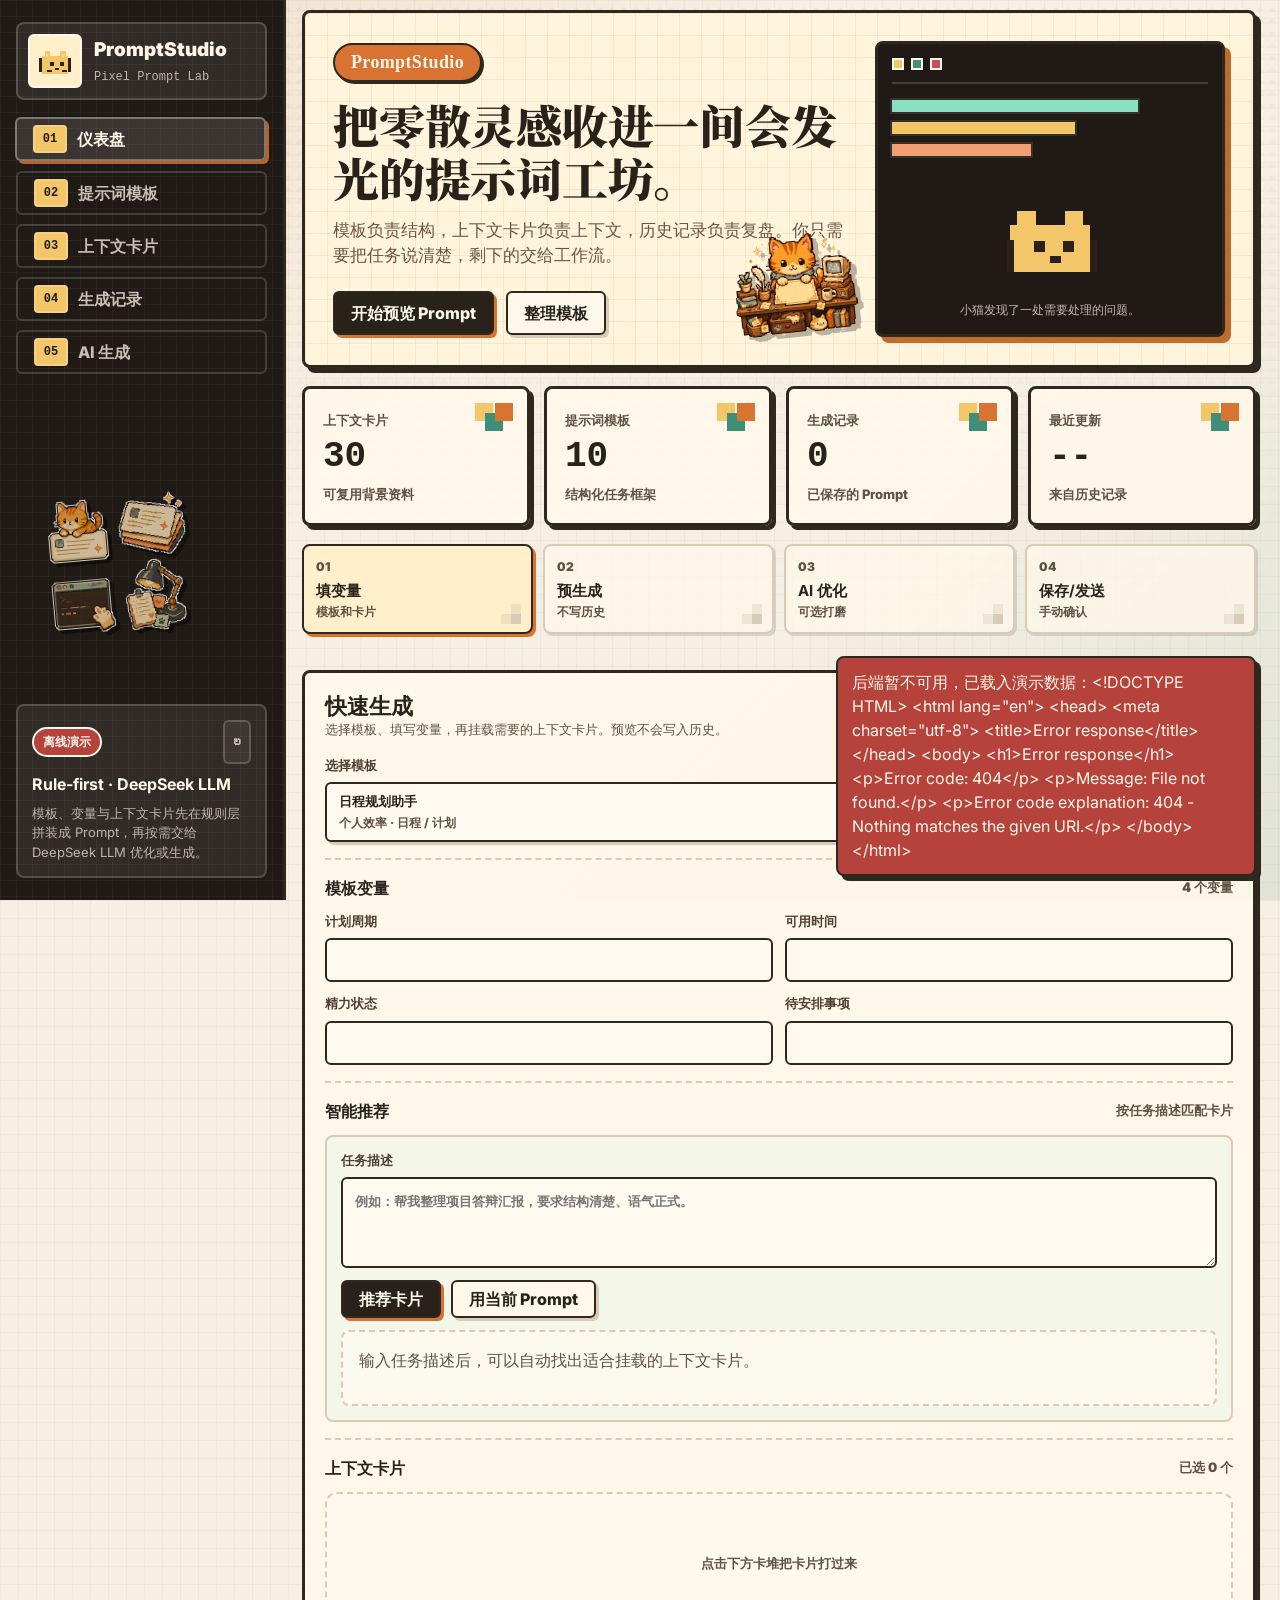
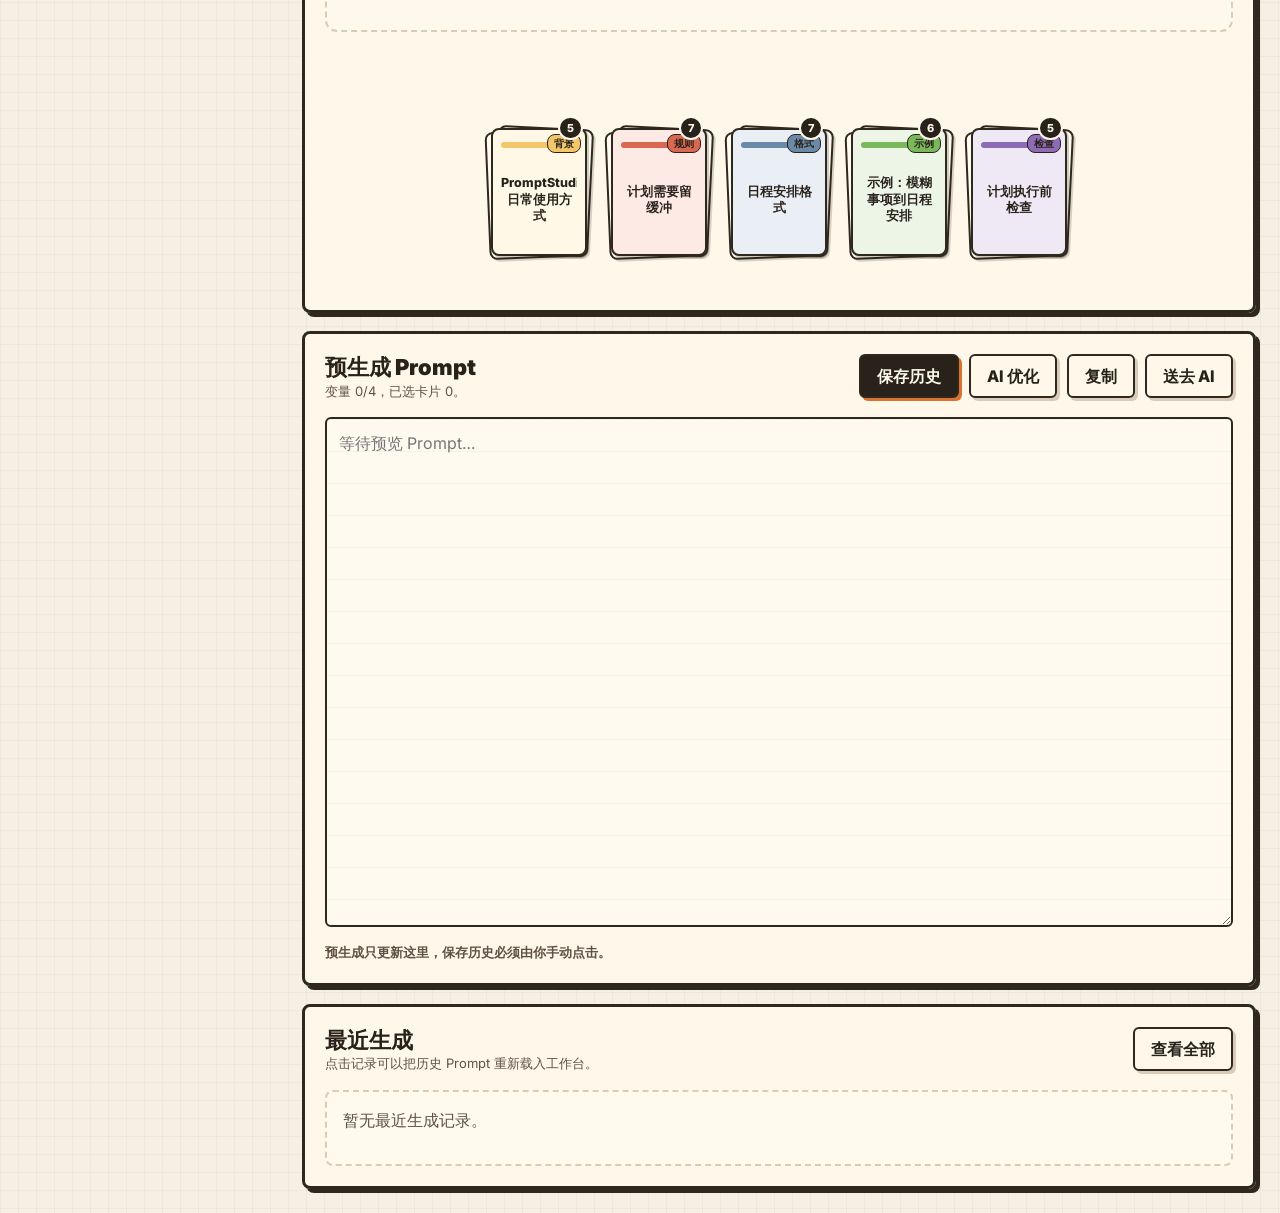
==== commit 85fa48e4: "添加推荐接口和展示页动效" ====
--- a/frontend/index.html
+++ b/frontend/index.html
@@ -6,7 +6,7 @@
   <title>PromptStudio | 像素提示词工作室</title>
   <link rel="preconnect" href="https://fonts.loli.net" crossorigin>
   <link rel="stylesheet" href="https://fonts.loli.net/css2?family=Inter:wght@400;500;700&family=Noto+Serif+SC:wght@700;900&display=swap">
-  <link rel="stylesheet" href="./style.css?v=illustration-layout-v1">
+  <link rel="stylesheet" href="./style.css?v=visual-system-v1">
 </head>
 <body>
   <div class="pixel-grid" aria-hidden="true"></div>
@@ -190,6 +190,26 @@
 
               <div class="builder-section">
                 <div class="section-title">
+                  <span>智能推荐</span>
+                  <small id="recommendStatus">按任务描述匹配卡片</small>
+                </div>
+                <div class="recommend-box">
+                  <label>
+                    任务描述
+                    <textarea id="recommendText" name="recommend_text" rows="3" autocomplete="off" placeholder="例如：帮我整理项目答辩汇报，要求结构清楚、语气正式。"></textarea>
+                  </label>
+                  <div class="recommend-actions">
+                    <button id="recommendContextCardsButton" type="button">推荐卡片</button>
+                    <button id="usePromptForRecommendButton" class="secondary-button" type="button">用当前 Prompt</button>
+                  </div>
+                  <div id="recommendedContextCards" class="recommend-results">
+                    <div class="empty-state">输入任务描述后，可以自动找出适合挂载的上下文卡片。</div>
+                  </div>
+                </div>
+              </div>
+
+              <div class="builder-section">
+                <div class="section-title">
                   <span>上下文卡片</span>
                   <small id="selectedContextCardCount">已选 0 个</small>
                 </div>
@@ -426,6 +446,6 @@
   </div>
 
   <div id="toast" class="toast" role="status" aria-live="polite">准备就绪</div>
-  <script src="./script.js?v=illustration-layout-v1"></script>
+  <script src="./script.js?v=visual-system-v1"></script>
 </body>
 </html>
--- a/frontend/style.css
+++ b/frontend/style.css
@@ -913,6 +913,80 @@
   font-weight: 950;
 }
 
+.recommend-box {
+  display: grid;
+  gap: 12px;
+  padding: 14px;
+  background: rgba(216, 242, 230, 0.28);
+  border: 2px solid var(--line-soft);
+  border-radius: var(--radius);
+}
+
+.recommend-actions {
+  display: flex;
+  flex-wrap: wrap;
+  gap: 10px;
+}
+
+.recommend-actions button {
+  min-height: 38px;
+}
+
+.recommend-results {
+  display: grid;
+  gap: 10px;
+}
+
+.recommend-card {
+  display: grid;
+  grid-template-columns: 42px minmax(0, 1fr);
+  gap: 12px;
+  padding: 12px;
+  background: #fffaf0;
+  border: 2px solid var(--line);
+  border-radius: var(--radius);
+  transition: background 0.14s ease, box-shadow 0.14s ease, transform 0.14s ease;
+}
+
+.recommend-card:hover {
+  background: #ffffff;
+  transform: translate(-1px, -1px);
+  box-shadow: 3px 3px 0 var(--line-soft);
+}
+
+.recommend-card.is-mounted {
+  background: #fff0cb;
+  box-shadow: 3px 3px 0 var(--accent);
+}
+
+.recommend-rank {
+  display: grid;
+  place-items: center;
+  width: 38px;
+  height: 38px;
+  color: #16392f;
+  background: #d8f2e6;
+  border: 2px solid rgba(62, 143, 122, 0.46);
+  border-radius: 6px;
+  font-family: "Cascadia Code", Consolas, monospace;
+  font-size: 13px;
+  font-weight: 950;
+}
+
+.recommend-body {
+  display: grid;
+  gap: 8px;
+  min-width: 0;
+}
+
+.recommend-preview {
+  margin: 0;
+  color: var(--ink-soft);
+  font-size: 13px;
+  line-height: 1.55;
+  overflow-wrap: anywhere;
+}
+
 label {
   display: grid;
   gap: 7px;
@@ -1773,7 +1847,8 @@
   .field-row,
   .variable-grid,
   .resource-row,
-  .record-row {
+  .record-row,
+  .recommend-card {
     display: grid;
     grid-template-columns: 1fr;
     align-items: stretch;
@@ -1833,10 +1908,16 @@
   .record-actions,
   .button-row,
   .form-actions,
+  .recommend-actions,
   .hero-actions,
   .terminal-status {
     display: grid;
     grid-template-columns: 1fr;
+  }
+
+  .recommend-rank {
+    width: max-content;
+    padding: 0 10px;
   }
 
   .toast {
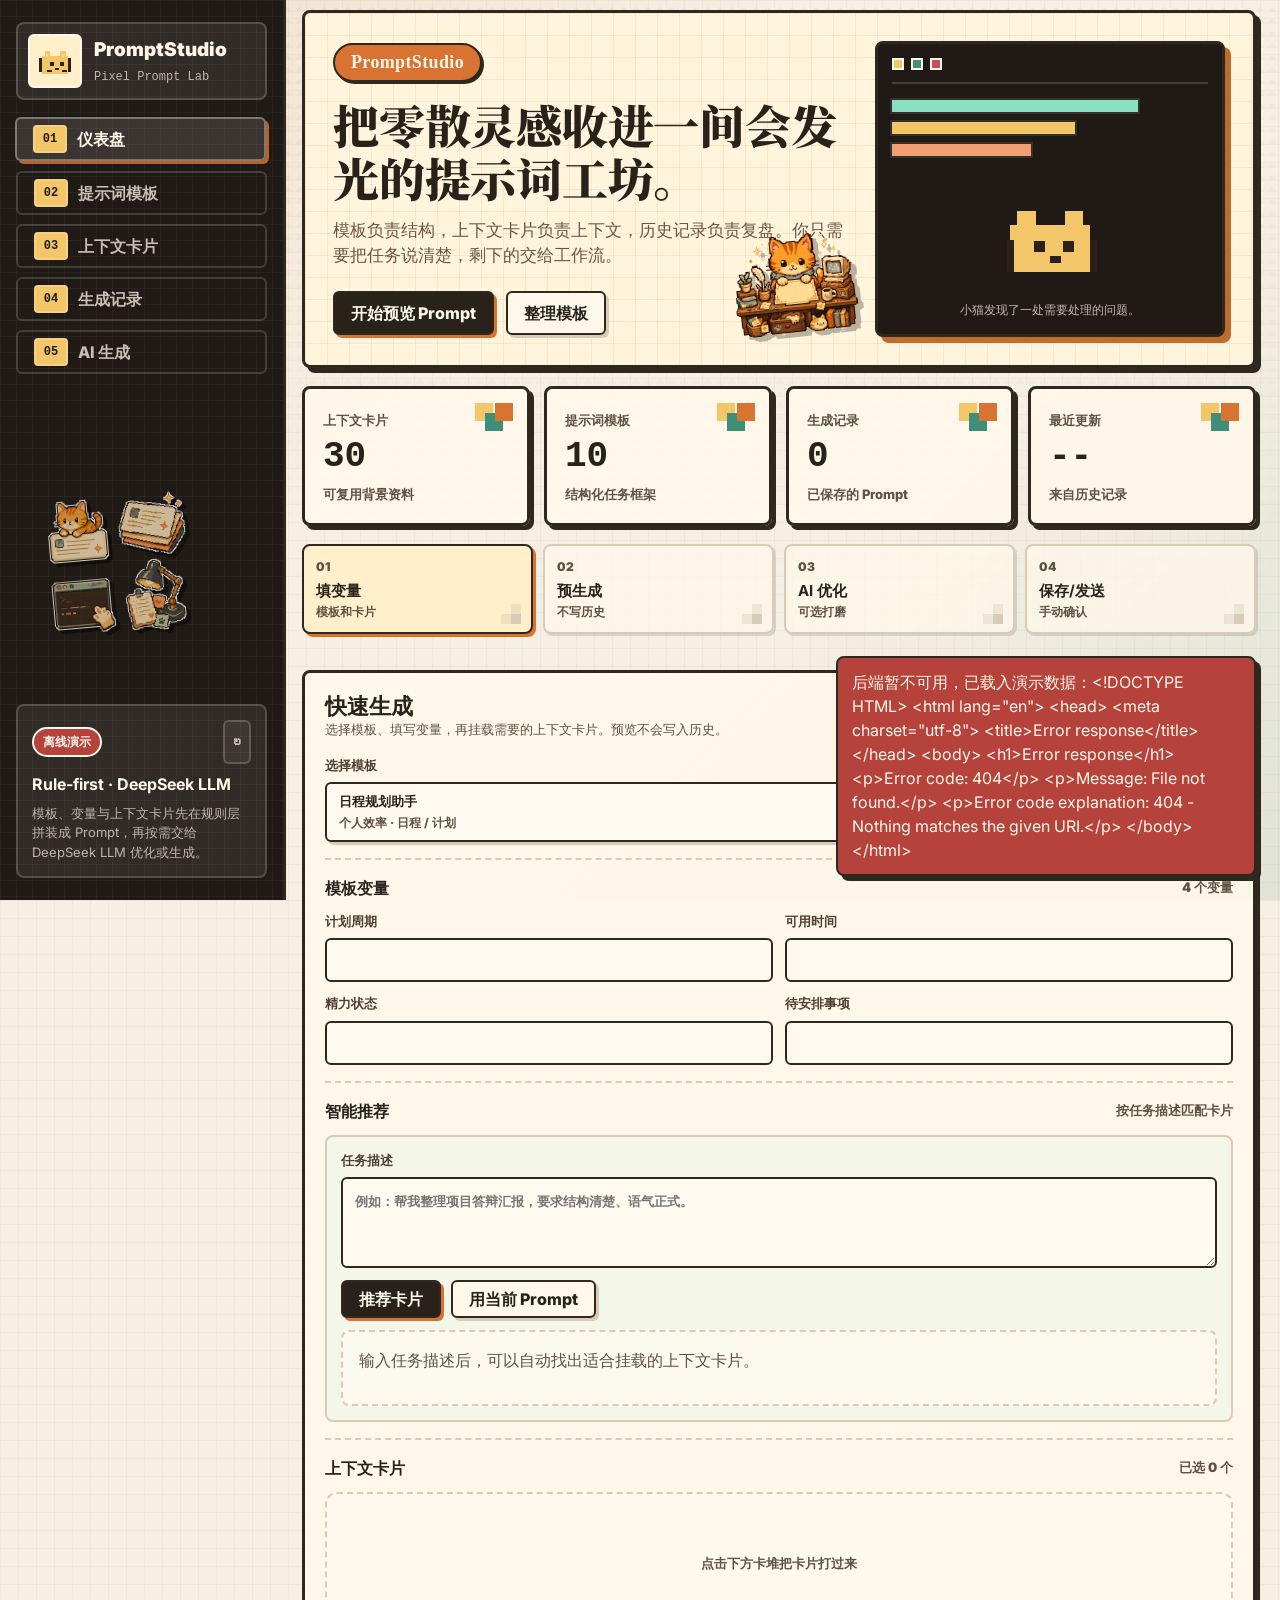
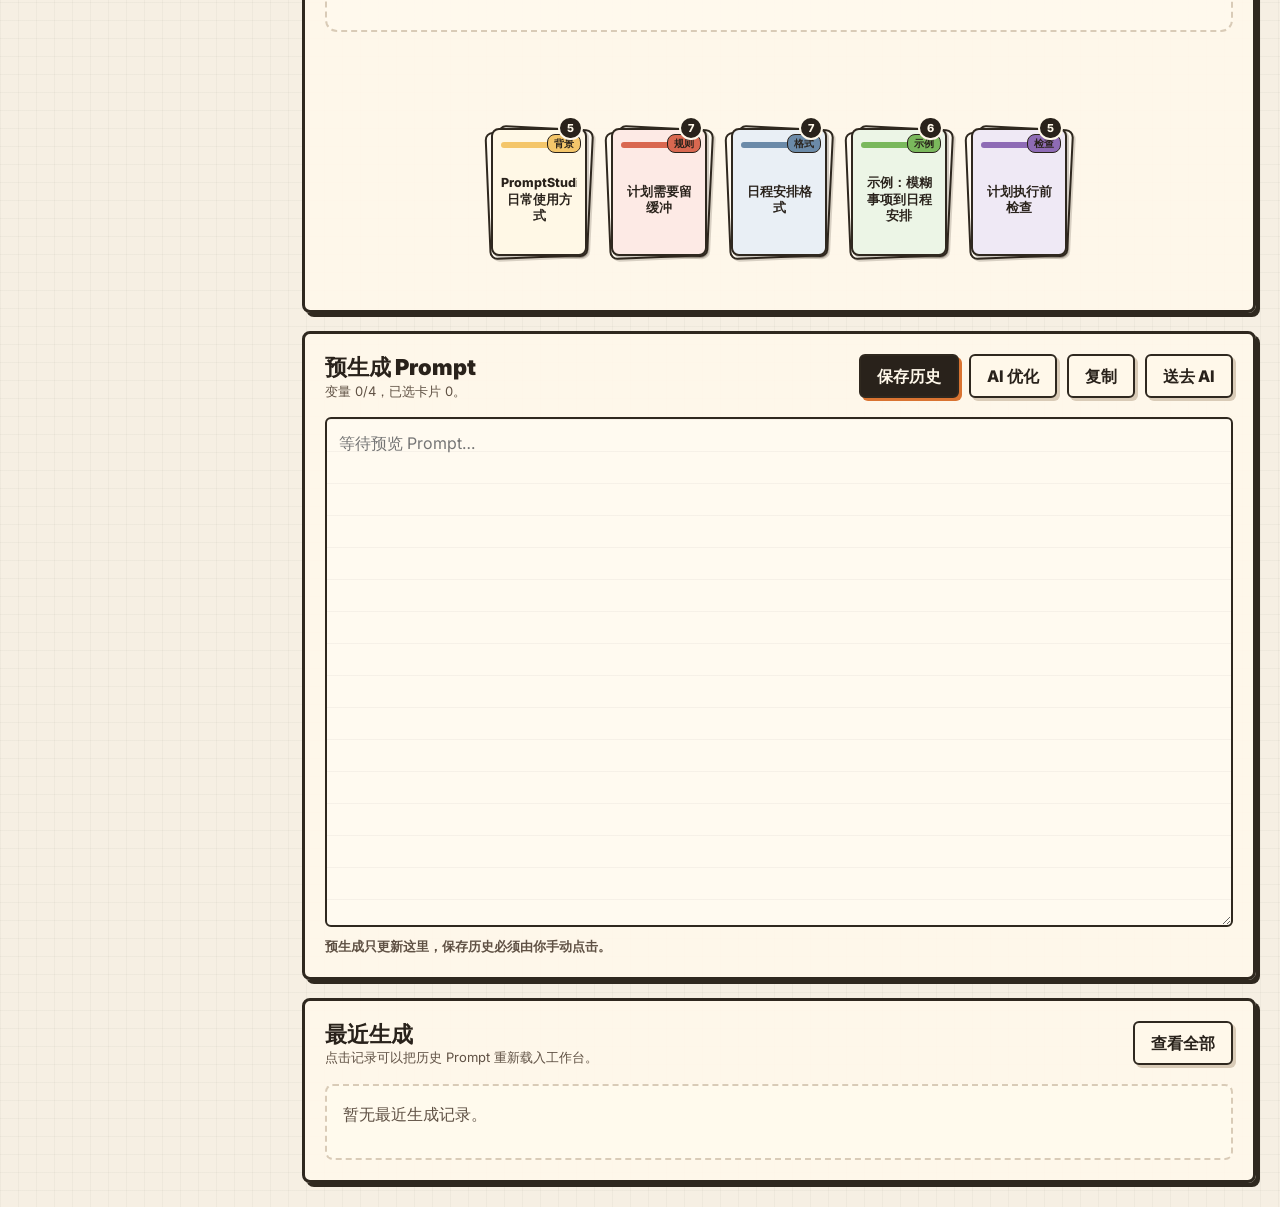
==== commit 8854034c: "清理冗余的迁移和兼容性代码" ====
--- a/frontend/index.html
+++ b/frontend/index.html
@@ -234,12 +234,23 @@
                   <button id="pushToAiButton" class="secondary-button" type="button">送去 AI</button>
                 </div>
               </div>
-              <textarea id="finalPrompt" name="final_prompt_preview" readonly aria-label="预生成 Prompt" placeholder="等待预览 Prompt…"></textarea>
-              <div class="prompt-action-note">预生成只更新这里，保存历史必须由你手动点击。</div>
+              <div class="prompt-preview-box">
+                <textarea id="finalPrompt" name="final_prompt_preview" readonly aria-label="预生成 Prompt" placeholder="等待预览 Prompt…"></textarea>
+                <div class="prompt-action-note">预生成只更新这里，保存历史必须由你手动点击。</div>
+              </div>
               <div id="optimizeBox" class="optimize-box is-hidden">
                 <div class="section-title">
                   <span>优化稿</span>
                   <small id="optimizeHint">由 LLM 优化，不会自动覆盖原 Prompt。</small>
+                </div>
+                <div id="optimizeLoading" class="optimize-loading is-hidden" role="status" aria-live="polite">
+                  <span class="optimize-loader" aria-hidden="true">
+                    <i></i>
+                    <i></i>
+                    <i></i>
+                  </span>
+                  <strong>正在优化 Prompt</strong>
+                  <small>等待模型返回完整优化稿…</small>
                 </div>
                 <textarea id="optimizedPrompt" name="optimized_prompt" readonly aria-label="优化稿" placeholder="优化后的 Prompt 会显示在这里…"></textarea>
                 <div class="button-row">
@@ -298,9 +309,16 @@
               <div class="panel-head">
                 <div>
                   <h2>模板清单</h2>
-                  <p>选中模板后会同步到快速生成区。</p>
+                  <p>选中模板后会同步到快速生成区，收藏模板会优先显示。</p>
                 </div>
                 <span id="templateListCount" class="panel-count">0 个模板</span>
+              </div>
+              <div class="library-toolbar">
+                <label class="search-field">
+                  搜索模板
+                  <input id="templateSearchInput" name="template_search" type="search" autocomplete="off" placeholder="按标题、说明、标签或内容搜索">
+                </label>
+                <button id="clearTemplateSearchButton" class="secondary-button compact-button" type="button">清空</button>
               </div>
               <div id="templateList" class="resource-list"></div>
             </article>
--- a/frontend/style.css
+++ b/frontend/style.css
@@ -745,6 +745,15 @@
   gap: 18px;
 }
 
+.dashboard-grid {
+  align-items: stretch;
+}
+
+.dashboard-grid > .panel {
+  align-self: stretch;
+  height: 100%;
+}
+
 .workflow-strip {
   display: grid;
   grid-template-columns: repeat(4, minmax(0, 1fr));
@@ -792,6 +801,7 @@
 
 @media (max-width: 1320px) {
   .dashboard-grid {
+    align-items: start;
     grid-template-columns: 1fr;
   }
 }
@@ -808,13 +818,18 @@
 }
 
 .section-layout {
-  align-items: start;
+  align-items: stretch;
 }
 
 .section-layout .editor-panel {
-  align-self: start;
+  align-self: stretch;
   position: sticky;
   top: 18px;
+}
+
+.section-layout > .panel {
+  height: 100%;
+  min-height: min(660px, calc(100vh - 190px));
 }
 
 .section-layout .library-panel {
@@ -825,6 +840,29 @@
   min-width: 0;
   padding: 20px;
   box-shadow: 4px 4px 0 var(--line);
+}
+
+.result-panel {
+  display: flex;
+  flex-direction: column;
+  align-self: stretch;
+}
+
+.builder-panel {
+  display: flex;
+  flex-direction: column;
+  align-self: stretch;
+}
+
+.builder-panel .builder-section:last-of-type {
+  display: flex;
+  flex: 1 1 auto;
+  flex-direction: column;
+  min-height: 0;
+}
+
+.builder-panel .builder-section:last-of-type .poker-zone {
+  flex: 1 1 auto;
 }
 
 .panel-head {
@@ -883,6 +921,23 @@
   gap: 12px;
 }
 
+.library-toolbar {
+  display: grid;
+  grid-template-columns: minmax(0, 1fr) auto;
+  gap: 10px;
+  align-items: end;
+  margin-bottom: 14px;
+}
+
+.search-field {
+  min-width: 0;
+}
+
+.compact-button {
+  min-height: 44px;
+  padding-inline: 14px;
+}
+
 .section-layout .resource-list {
   max-height: clamp(380px, 58vh, 660px);
   overflow: auto;
@@ -892,6 +947,7 @@
 }
 
 .prompt-action-note {
+  flex: 0 0 auto;
   margin-top: 10px;
   color: var(--ink-soft);
   font-size: 13px;
@@ -1365,6 +1421,13 @@
   box-shadow: 3px 3px 0 var(--accent);
 }
 
+.template-card.favorite {
+  border-color: #c69a36;
+  background:
+    linear-gradient(90deg, rgba(244, 198, 106, 0.26), transparent 52%),
+    #fffaf0;
+}
+
 .resource-row,
 .record-row {
   display: flex;
@@ -1381,6 +1444,52 @@
 .resource-title,
 .record-title {
   font-weight: 950;
+}
+
+.resource-title-line {
+  display: flex;
+  align-items: center;
+  min-width: 0;
+  gap: 8px;
+}
+
+.resource-title-line .resource-title {
+  min-width: 0;
+  overflow-wrap: anywhere;
+}
+
+.favorite-button {
+  display: inline-grid;
+  flex: 0 0 32px;
+  width: 32px;
+  min-height: 32px;
+  padding: 0;
+  place-items: center;
+  color: #6a4a0d;
+  background: #fff8ea;
+  border-color: #d5ad55;
+  box-shadow: 2px 2px 0 rgba(47, 40, 31, 0.18);
+  font-size: 18px;
+  line-height: 1;
+}
+
+.favorite-button:hover,
+.favorite-button.active {
+  color: #29221b;
+  background: var(--warning);
+  box-shadow: 2px 2px 0 var(--line);
+}
+
+.favorite-badge {
+  flex: 0 0 auto;
+  padding: 2px 7px;
+  color: #4b2b12;
+  background: #ffe7ba;
+  border: 1px solid #d6a84e;
+  border-radius: 999px;
+  font-size: 11px;
+  font-weight: 950;
+  white-space: nowrap;
 }
 
 .resource-meta,
@@ -1480,6 +1589,7 @@
 }
 
 #finalPrompt {
+  flex: 1 1 auto;
   min-height: 510px;
   background:
     linear-gradient(rgba(47, 40, 31, 0.045) 1px, transparent 1px),
@@ -1487,16 +1597,104 @@
   background-size: 100% 32px;
 }
 
+.prompt-preview-box {
+  display: flex;
+  flex: 1 1 auto;
+  flex-direction: column;
+  min-height: 0;
+}
+
 .optimize-box {
+  display: flex;
+  flex: 0 0 auto;
+  flex-direction: column;
+  gap: 10px;
+  margin-top: 12px;
+  padding-top: 12px;
+  border-top: 2px dashed var(--line);
+}
+
+.result-panel:has(.optimize-box:not(.is-hidden)) .prompt-preview-box,
+.result-panel:has(.optimize-box:not(.is-hidden)) .optimize-box {
+  flex: 1 1 0;
+  min-height: 0;
+}
+
+.result-panel:has(.optimize-box:not(.is-hidden)) #finalPrompt,
+.result-panel:has(.optimize-box:not(.is-hidden)) #optimizedPrompt {
+  flex: 1 1 auto;
+  height: auto;
+  min-height: 260px;
+}
+
+.optimize-loading {
   display: grid;
-  gap: 12px;
-  margin-top: 14px;
-  padding-top: 14px;
-  border-top: 2px dashed var(--line);
+  grid-template-columns: auto minmax(0, 1fr);
+  gap: 3px 12px;
+  align-items: center;
+  padding: 11px 12px;
+  color: #4b2b12;
+  background:
+    linear-gradient(90deg, rgba(217, 115, 49, 0.08) 1px, transparent 1px),
+    #fff0cb;
+  background-size: 16px 16px;
+  border: 2px solid #e6bf7a;
+  border-radius: var(--radius);
+  box-shadow: 3px 3px 0 rgba(217, 115, 49, 0.24);
+}
+
+.optimize-loading strong,
+.optimize-loading small {
+  min-width: 0;
+}
+
+.optimize-loading strong {
+  font-size: 14px;
+  font-weight: 900;
+}
+
+.optimize-loading small {
+  color: var(--ink-soft);
+  font-size: 12px;
+  font-weight: 800;
+}
+
+.optimize-loader {
+  grid-row: 1 / span 2;
+  display: inline-flex;
+  gap: 4px;
+  align-items: flex-end;
+}
+
+.optimize-loader i {
+  width: 10px;
+  height: 18px;
+  background: var(--accent);
+  border: 2px solid var(--line);
+  box-shadow: 2px 2px 0 rgba(47, 40, 31, 0.18);
+  animation: optimizeBars 0.82s steps(2) infinite;
+}
+
+.optimize-loader i:nth-child(2) {
+  height: 24px;
+  background: var(--mint);
+  animation-delay: 0.12s;
+}
+
+.optimize-loader i:nth-child(3) {
+  height: 14px;
+  background: var(--warning);
+  animation-delay: 0.24s;
+}
+
+.optimize-box.is-optimizing #optimizedPrompt {
+  cursor: progress;
+  opacity: 0.68;
 }
 
 #optimizedPrompt {
-  min-height: 260px;
+  height: clamp(220px, 30vh, 310px);
+  min-height: 220px;
   background:
     linear-gradient(rgba(47, 40, 31, 0.045) 1px, transparent 1px),
     #fff4dc;
@@ -1735,6 +1933,17 @@
   }
 }
 
+@keyframes optimizeBars {
+  0%,
+  100% {
+    transform: translateY(0);
+  }
+
+  50% {
+    transform: translateY(-5px);
+  }
+}
+
 @media (prefers-reduced-motion: reduce) {
   *,
   *::before,
@@ -1814,11 +2023,17 @@
     grid-template-columns: 1fr;
   }
 
+  .dashboard-grid > .panel,
+  .section-layout > .panel {
+    height: auto;
+  }
+
   .workflow-strip {
     grid-template-columns: repeat(2, minmax(0, 1fr));
   }
 
   .section-layout .editor-panel {
+    align-self: start;
     position: static;
   }
 
@@ -1846,6 +2061,7 @@
   .quick-form,
   .field-row,
   .variable-grid,
+  .library-toolbar,
   .resource-row,
   .record-row,
   .recommend-card {
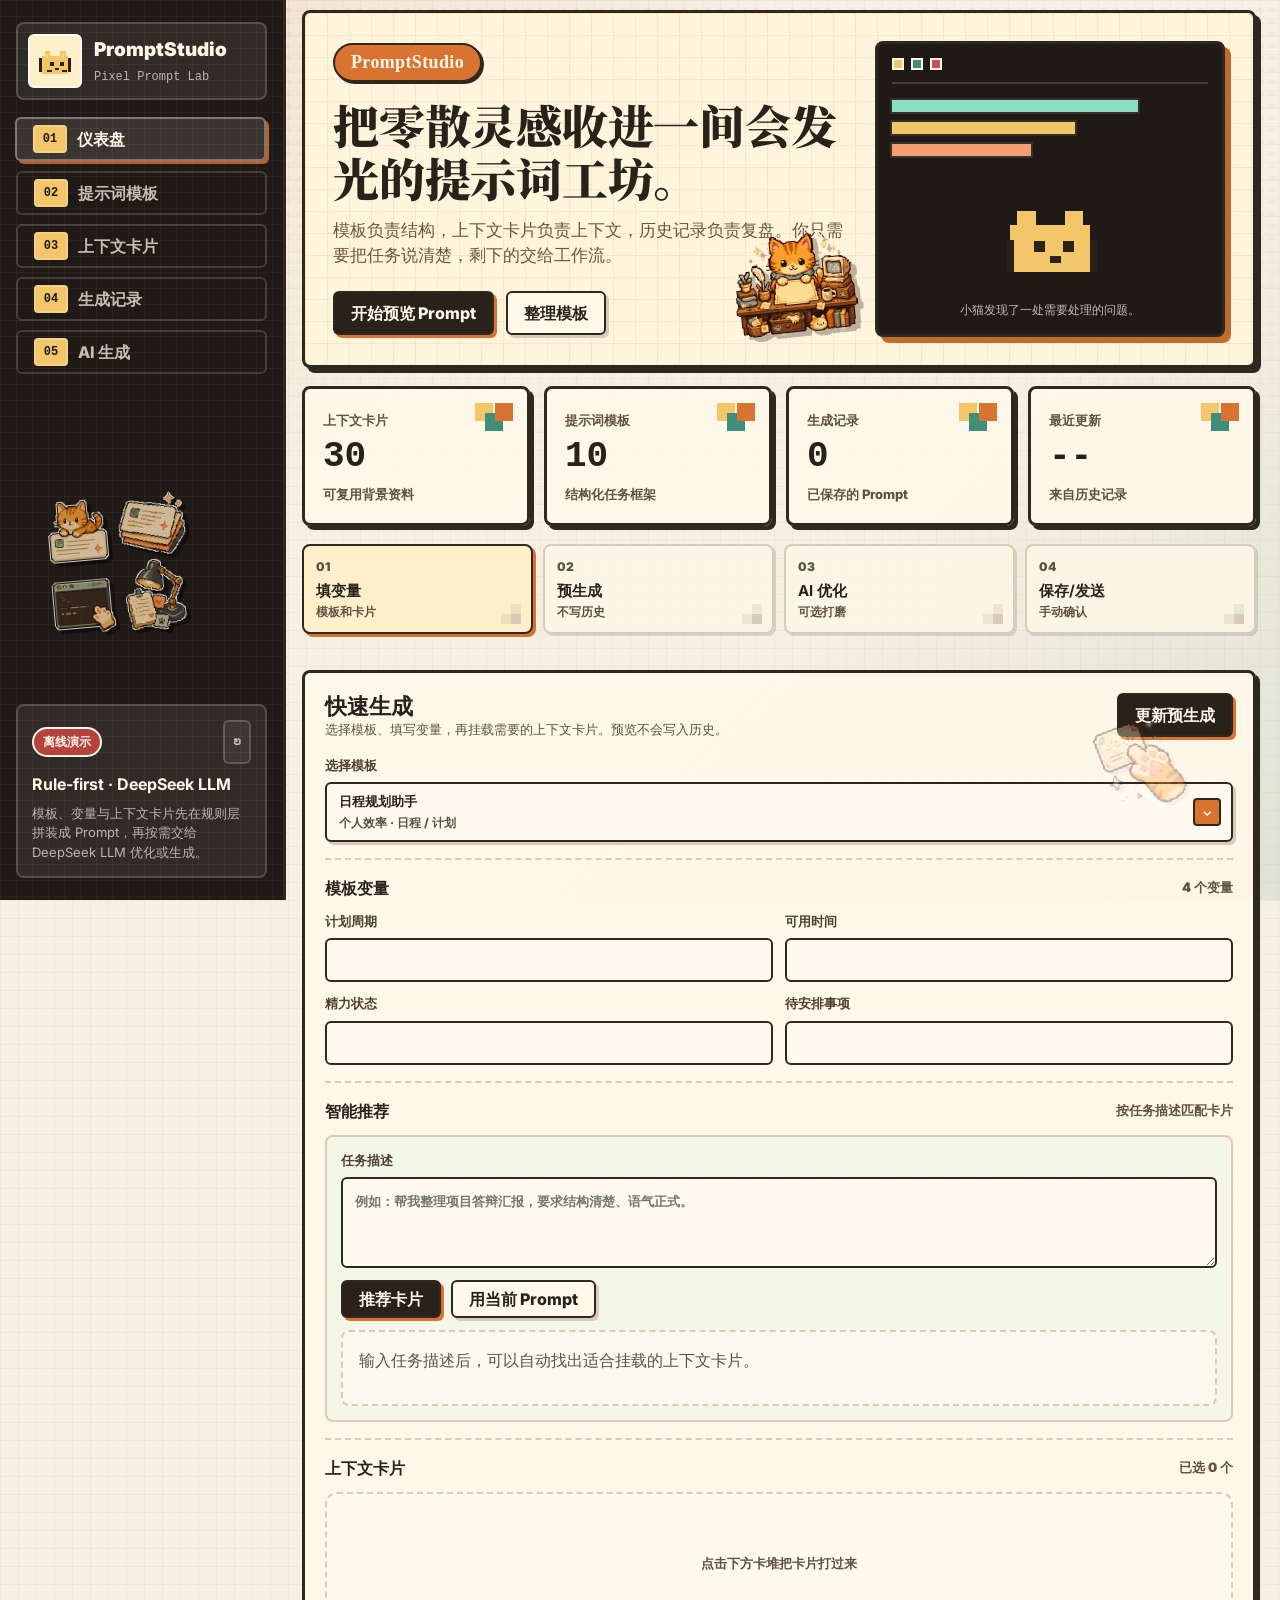
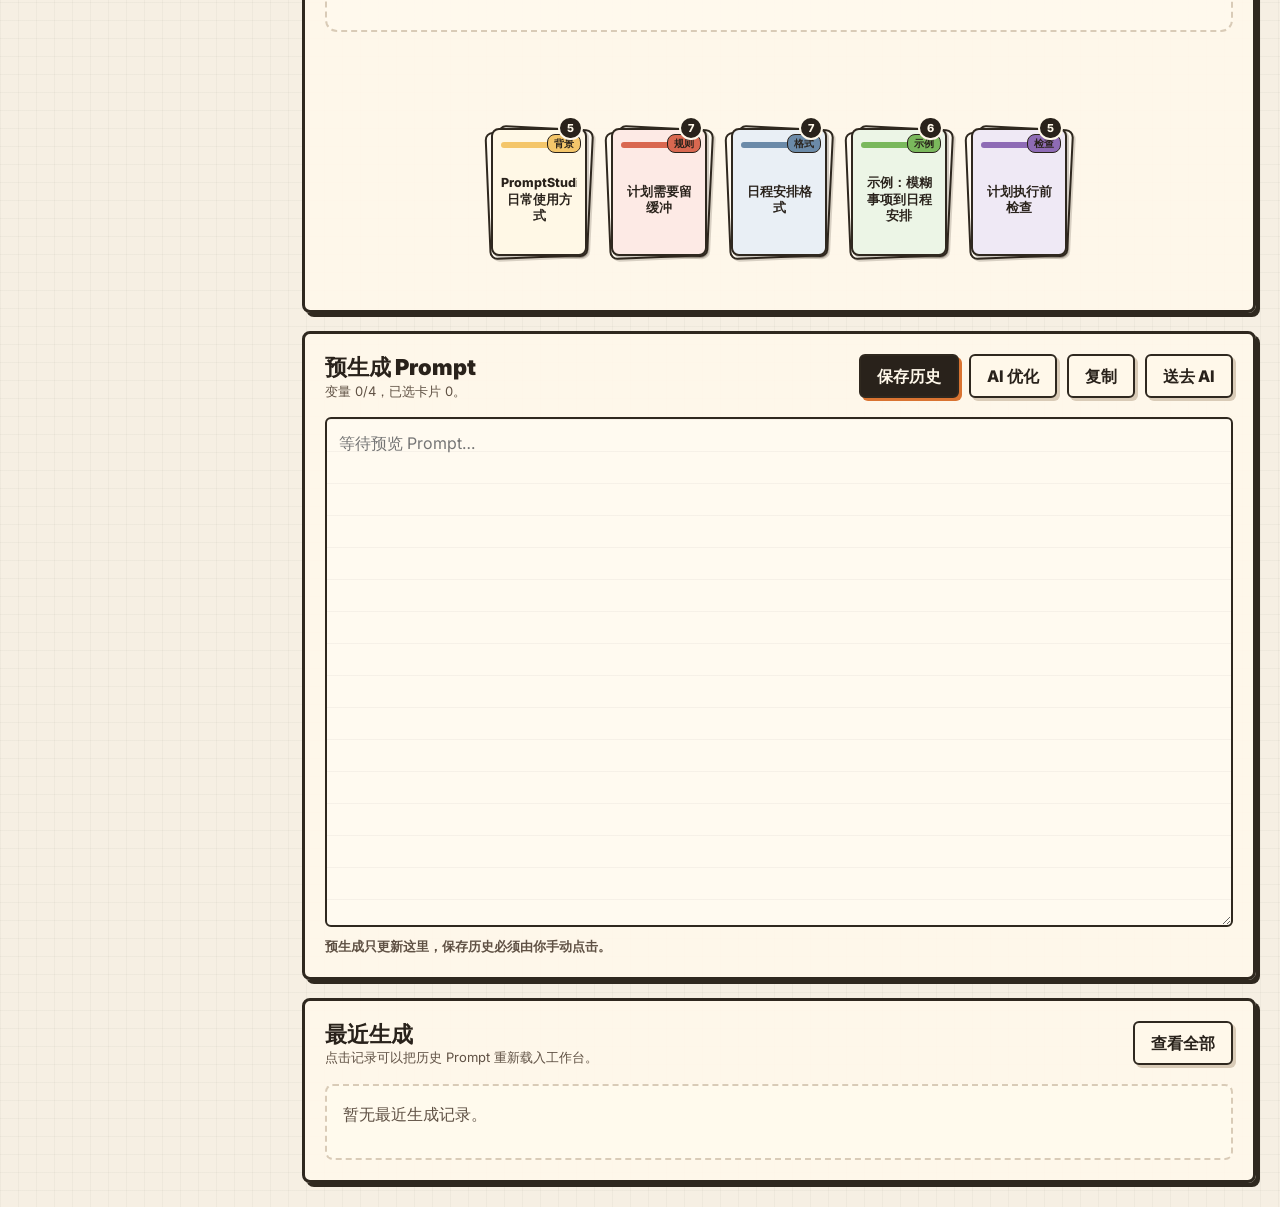
==== commit e81ad564: "feat: Tool Use 智能助手 + 多轮对话 + 流式 + 语义检索(RAG) - Tool Use: chat_with_tools 工具调用循环 + 分发表;卡片/模板全 CRUD、起草、" ====
--- a/frontend/index.html
+++ b/frontend/index.html
@@ -6,7 +6,7 @@
   <title>PromptStudio | 像素提示词工作室</title>
   <link rel="preconnect" href="https://fonts.loli.net" crossorigin>
   <link rel="stylesheet" href="https://fonts.loli.net/css2?family=Inter:wght@400;500;700&family=Noto+Serif+SC:wght@700;900&display=swap">
-  <link rel="stylesheet" href="./style.css?v=visual-system-v1">
+  <link rel="stylesheet" href="./style.css?v=polish-v1">
 </head>
 <body>
   <div class="pixel-grid" aria-hidden="true"></div>
@@ -401,69 +401,73 @@
           <div class="section-intro">
             <img class="section-emblem" src="./assets/illustrations/art-floating-cards.png" alt="" aria-hidden="true" loading="eager" decoding="async">
             <span class="pixel-pill">DeepSeek</span>
-            <h2>AI 生成控制台</h2>
-            <p>把预生成 Prompt 交给后端，API Key 只从服务器环境变量读取。</p>
-          </div>
-
-          <div class="ai-grid">
-            <article class="panel ai-control-panel">
-              <div class="panel-head">
-                <div>
-                  <h2>输入与参数</h2>
-                  <p>支持流式输出，适合直接观察模型回答过程。</p>
-                </div>
-                <button id="askLlmButton" type="button">流式生成</button>
-              </div>
-
-              <div class="api-key-note">
-                后端读取 <code>DEEPSEEK_API_KEY</code>，前端不会接触密钥。
-              </div>
-
-              <div class="quick-form">
-                <label>
-                  模型
-                  <select id="llmModel" name="llm_model" autocomplete="off">
-                    <option value="deepseek-v4-flash" selected>deepseek-v4-flash</option>
-                    <option value="deepseek-v4-pro">deepseek-v4-pro</option>
-                  </select>
-                </label>
-                <label>
-                  temperature <output id="temperatureValue">0.7</output>
-                  <input id="llmTemperature" name="llm_temperature" type="range" min="0" max="2" step="0.1" value="0.7">
-                </label>
-              </div>
-
-              <label>
-                当前预生成 Prompt
-                <textarea id="aiPromptInput" name="ai_prompt_input" rows="14" autocomplete="off" placeholder="可从快速生成区同步，也可以手动粘贴 Prompt"></textarea>
+            <h2>AI 智能助手</h2>
+            <p>和助手多轮对话，它会自己决定是否调用工具检索 / 创建卡片或起草。API Key 只从服务器环境变量读取。</p>
+          </div>
+
+          <article class="panel agent-panel">
+            <div class="agent-header">
+              <label class="agent-field agent-field--model">
+                <span>模型</span>
+                <select id="llmModel" name="llm_model" autocomplete="off">
+                  <option value="deepseek-v4-flash" selected>deepseek-v4-flash</option>
+                  <option value="deepseek-v4-pro">deepseek-v4-pro</option>
+                </select>
               </label>
-            </article>
-
-            <article class="panel ai-output-panel">
-              <div class="panel-head">
-                <div>
-                  <h2>模型回答</h2>
-                  <p id="llmHint">等待调用模型。</p>
-                </div>
-                <div class="button-row">
-                  <button id="copyAnswerButton" class="secondary-button" type="button">复制回答</button>
-                  <button id="saveAnswerContextCardButton" class="secondary-button" type="button">存为卡片</button>
-                </div>
-              </div>
-              <div class="terminal-status">
-                <span id="terminalState">IDLE</span>
-                <i><b id="terminalProgress"></b></i>
-                <small id="answerStats">0 字符</small>
-              </div>
-              <textarea id="llmAnswer" name="llm_answer" readonly aria-label="模型回答" placeholder="流式回答会逐字显示在这里…"></textarea>
-            </article>
-          </div>
+              <label class="agent-field agent-field--temp">
+                <span>temp <output id="temperatureValue">0.7</output></span>
+                <input id="llmTemperature" name="llm_temperature" type="range" min="0" max="2" step="0.1" value="0.7">
+              </label>
+              <label class="agent-field agent-field--convo">
+                <span>会话</span>
+                <select id="agentConversationSelect" aria-label="选择会话">
+                  <option value="">— 新对话 —</option>
+                </select>
+              </label>
+              <div class="agent-header__actions">
+                <button id="agentNewConversationButton" class="secondary-button compact-button" type="button">新建</button>
+                <button id="agentDeleteConversationButton" class="secondary-button compact-button" type="button">删除</button>
+              </div>
+            </div>
+
+            <div id="agentChat" class="agent-chat">
+              <div class="empty-state">开始一段对话吧。助手会记住上文，历史按会话存进本地数据库。</div>
+            </div>
+
+            <div id="agentQuickActions" class="agent-quick-actions is-hidden">
+              <span class="agent-quick-actions__label">生成完成，接下来：</span>
+              <button id="agentSaveButton" class="secondary-button compact-button" type="button">💾 保存到历史</button>
+              <button id="agentPolishButton" class="secondary-button compact-button" type="button">✨ AI 润色</button>
+              <button id="agentFinishButton" class="secondary-button compact-button" type="button">✅ 完成</button>
+            </div>
+
+            <div class="agent-composer">
+              <label class="agent-allow-write" title="开启后模型可执行写操作，例如创建卡片">
+                <input id="agentAllowWrite" type="checkbox">
+                <span>⚠️ 允许模型修改数据</span>
+              </label>
+              <div class="agent-input-row">
+                <textarea id="agentInput" name="agent_input" rows="2" autocomplete="off" placeholder="给助手发消息…（会记住上文，Enter 发送 / Shift+Enter 换行）"></textarea>
+                <button id="agentAskButton" type="button">发送</button>
+              </div>
+            </div>
+
+            <div class="agent-trace-block">
+              <div class="section-title">
+                <span>最近一轮工具调用</span>
+                <small id="agentTraceHint">—</small>
+              </div>
+              <div id="agentTrace" class="agent-trace">
+                <div class="empty-state">本轮的工具调用会显示在这里。</div>
+              </div>
+            </div>
+          </article>
         </section>
       </main>
     </div>
   </div>
 
   <div id="toast" class="toast" role="status" aria-live="polite">准备就绪</div>
-  <script src="./script.js?v=visual-system-v1"></script>
+  <script src="./script.js?v=polish-v1"></script>
 </body>
 </html>
--- a/frontend/style.css
+++ b/frontend/style.css
@@ -3140,3 +3140,415 @@
     transition: opacity 100ms linear !important;
   }
 }
+
+/* ===== Tool Use 智能助手面板 ===== */
+.agent-panel .agent-result {
+  margin-top: 14px;
+}
+
+.agent-panel #agentAnswer {
+  min-height: 160px;
+}
+
+.agent-allow-write {
+  display: flex;               /* 整行铺满，和输入区一样宽 */
+  width: 100%;
+  flex-direction: row;
+  align-items: center;
+  gap: 8px;
+  margin: 0 0 8px;
+  padding: 1px 12px;           /* 只压扁高度 */
+  line-height: 1;              /* 去掉行高富余，进一步压扁 */
+  font-size: 14px;
+  font-weight: 700;
+  color: var(--ink-soft);
+  background: var(--paper-strong);
+  border: 2px solid var(--line);
+  border-radius: 6px;
+  box-shadow: 3px 3px 0 var(--line-soft);
+  cursor: pointer;
+  user-select: none;
+  transition: box-shadow 0.14s ease, border-color 0.14s ease, background 0.14s ease;
+}
+
+.agent-allow-write:hover {
+  box-shadow: 3px 3px 0 var(--accent);
+}
+
+/* 开启写权限时，整行变成警示色，一眼看出"危险模式"已打开 */
+.agent-allow-write:has(input:checked) {
+  border-color: var(--accent-dark);
+  background: #fdeede;
+  box-shadow: 3px 3px 0 var(--accent);
+}
+
+/* 自定义复选框：隐藏原生外观，画成像素小方块 */
+.agent-allow-write input {
+  appearance: none;
+  -webkit-appearance: none;
+  flex: 0 0 auto;
+  align-self: center;          /* 不随行高被纵向拉伸 */
+  width: 12px;
+  height: 12px;
+  min-height: 0;               /* 压掉可能继承的 min-height */
+  margin: 0;
+  display: inline-flex;
+  align-items: center;
+  justify-content: center;
+  border: 2px solid var(--line);
+  border-radius: 3px;
+  background: var(--paper);
+  cursor: pointer;
+  transition: background 0.12s ease;
+}
+
+.agent-allow-write input:checked {
+  background: var(--accent);
+}
+
+.agent-allow-write input:checked::after {
+  content: "✓";
+  color: var(--paper-strong);
+  font-size: 8px;
+  font-weight: 900;
+  line-height: 1;
+}
+
+.agent-allow-write input:focus-visible {
+  outline: 2px solid var(--accent);
+  outline-offset: 2px;
+}
+
+.agent-allow-write__text {
+  display: flex;
+  flex-direction: column;
+  gap: 2px;
+}
+
+.agent-allow-write__text strong {
+  font-size: 13px;
+  font-weight: 700;
+  color: var(--ink);
+}
+
+.agent-allow-write__text small {
+  font-size: 11px;
+  font-weight: 400;
+  color: var(--ink-soft);
+}
+
+/* ===== 多轮会话 ===== */
+.agent-convo-bar {
+  display: flex;
+  gap: 8px;
+  align-items: center;
+  margin: 12px 0;
+}
+
+.agent-convo-bar select {
+  flex: 1 1 auto;
+  min-width: 0;
+}
+
+.agent-chat {
+  display: flex;
+  flex-direction: column;
+  gap: 10px;
+  max-height: 360px;
+  overflow-y: auto;
+  padding: 14px;
+  border: 2px solid var(--line);
+  border-radius: 6px;
+  background: var(--paper-soft);
+  box-shadow: inset 2px 2px 0 var(--line-soft);
+}
+
+.chat-bubble {
+  max-width: 82%;
+  padding: 8px 12px;
+  border: 2px solid var(--line);
+  border-radius: 8px;
+  line-height: 1.55;
+  white-space: pre-wrap;
+  word-break: break-word;
+}
+
+.chat-bubble b {
+  display: block;
+  font-size: 11px;
+  margin-bottom: 3px;
+  opacity: 0.6;
+}
+
+.chat-bubble--user {
+  align-self: flex-end;
+  background: var(--warning);
+  box-shadow: 3px 3px 0 var(--line-soft);
+}
+
+.chat-bubble--assistant {
+  align-self: flex-start;
+  background: var(--paper-strong);
+  box-shadow: 3px 3px 0 var(--line-soft);
+}
+
+.chat-bubble__body {
+  white-space: pre-wrap;
+  word-break: break-word;
+}
+
+.agent-trace-block {
+  margin-top: 14px;
+  padding-top: 14px;
+  border-top: 2px dashed var(--line-soft);
+}
+
+.ai-controls-panel {
+  margin-bottom: 16px;
+}
+
+/* ===== 主流 AI 风格布局 ===== */
+.agent-header {
+  display: flex;
+  flex-wrap: wrap;
+  align-items: flex-end;
+  gap: 10px 14px;
+  margin-bottom: 14px;
+  padding-bottom: 14px;
+  border-bottom: 2px dashed var(--line-soft);
+}
+
+.agent-field {
+  display: flex;
+  flex-direction: column;
+  gap: 4px;
+  font-size: 12px;
+  font-weight: 700;
+  color: var(--ink-soft);
+}
+
+.agent-field > span {
+  white-space: nowrap;
+}
+
+.agent-field--convo {
+  flex: 1 1 200px;
+  min-width: 0;
+}
+
+.agent-field--temp {
+  width: 150px;
+}
+
+.agent-field--temp input[type="range"] {
+  width: 100%;
+}
+
+/* 模型/会话用项目统一的自定义下拉(.custom-select)，此处只定宽度 */
+.agent-field--model {
+  flex: 0 0 190px;
+}
+
+.agent-field .custom-select-trigger {
+  min-height: 42px;
+}
+
+.agent-header__actions {
+  display: flex;
+  gap: 6px;
+}
+
+.agent-panel .agent-chat {
+  min-height: 320px;
+  max-height: 52vh;
+}
+
+.agent-composer {
+  margin-top: 14px;
+  padding-top: 14px;
+  border-top: 2px dashed var(--line-soft);
+}
+
+.agent-input-row {
+  display: flex;
+  gap: 10px;
+  align-items: stretch;
+  margin-top: 10px;
+}
+
+.agent-input-row textarea {
+  flex: 1 1 auto;
+  min-width: 0;
+  resize: vertical;
+}
+
+.agent-input-row button {
+  flex: 0 0 auto;
+  padding-left: 22px;
+  padding-right: 22px;
+}
+
+/* 生成后的快捷操作:保存 / 润色 / 完成 */
+.agent-quick-actions {
+  display: flex;
+  flex-wrap: wrap;
+  align-items: center;
+  gap: 8px;
+  margin: 10px 0 4px;
+  padding: 8px 12px;
+  background: #fff0cb;
+  border: 2px solid var(--line);
+  border-radius: 6px;
+  box-shadow: 3px 3px 0 var(--line-soft);
+}
+
+.agent-quick-actions__label {
+  font-size: 12px;
+  font-weight: 800;
+  color: var(--ink);
+}
+
+.agent-quick-actions.is-hidden {
+  display: none;
+}
+
+/* ① 复制按钮(hover 出现) */
+.chat-bubble {
+  position: relative;
+}
+
+.chat-copy {
+  position: absolute;
+  top: 6px;
+  right: 6px;
+  min-height: 0;
+  padding: 2px 8px;
+  font-size: 11px;
+  box-shadow: none;
+  opacity: 0;
+  transition: opacity 0.14s ease;
+}
+
+.chat-bubble:hover .chat-copy {
+  opacity: 1;
+}
+
+/* ② 空态示例 */
+.agent-empty p {
+  margin: 0;
+}
+
+.agent-examples {
+  display: flex;
+  flex-wrap: wrap;
+  justify-content: center;
+  gap: 8px;
+  margin-top: 12px;
+}
+
+.agent-example {
+  min-height: 0;
+  padding: 6px 12px;
+  font-size: 12px;
+}
+
+/* ③ 流式光标 */
+.chat-bubble.is-streaming .chat-bubble__body::after {
+  content: "▋";
+  margin-left: 1px;
+  animation: agent-blink 1s steps(2, start) infinite;
+}
+
+@keyframes agent-blink {
+  50% {
+    opacity: 0;
+  }
+}
+
+/* ④ 工具轨迹:摘要 + 折叠原始数据 */
+.agent-trace-summary {
+  font-weight: 700;
+  color: var(--ink);
+}
+
+.agent-trace-raw {
+  margin-top: 4px;
+  font-size: 11px;
+  color: var(--ink-soft);
+}
+
+.agent-trace-raw > summary {
+  cursor: pointer;
+}
+
+.agent-trace-raw pre {
+  margin: 4px 0 0;
+  padding: 6px 8px;
+  white-space: pre-wrap;
+  word-break: break-word;
+  background: var(--paper-soft);
+  border: 1px solid var(--line-soft);
+  border-radius: 4px;
+}
+
+.agent-trace {
+  display: flex;
+  flex-direction: column;
+  gap: 10px;
+  margin-bottom: 18px;
+}
+
+.agent-trace-item {
+  border: 2px solid var(--line);
+  border-radius: 6px;
+  background: var(--paper-strong);
+  box-shadow: 3px 3px 0 var(--line-soft);
+  padding: 10px 12px;
+}
+
+.agent-trace-head {
+  display: flex;
+  align-items: center;
+  gap: 8px;
+  margin-bottom: 6px;
+}
+
+.agent-trace-index {
+  display: inline-flex;
+  align-items: center;
+  justify-content: center;
+  min-width: 22px;
+  height: 22px;
+  padding: 0 4px;
+  font-weight: 800;
+  color: var(--paper-strong);
+  background: var(--accent);
+  border: 2px solid var(--line);
+  border-radius: 5px;
+}
+
+.agent-trace-head code {
+  font-weight: 700;
+  color: var(--accent-dark);
+}
+
+.agent-trace-row {
+  display: flex;
+  gap: 8px;
+  font-size: 13px;
+  line-height: 1.5;
+  color: var(--ink-soft);
+  padding: 2px 0;
+}
+
+.agent-trace-row b {
+  flex: 0 0 38px;
+  color: var(--ink);
+}
+
+.agent-trace-row span {
+  flex: 1 1 auto;
+  word-break: break-word;
+  white-space: pre-wrap;
+  font-family: "Inter", "Consolas", monospace;
+}
